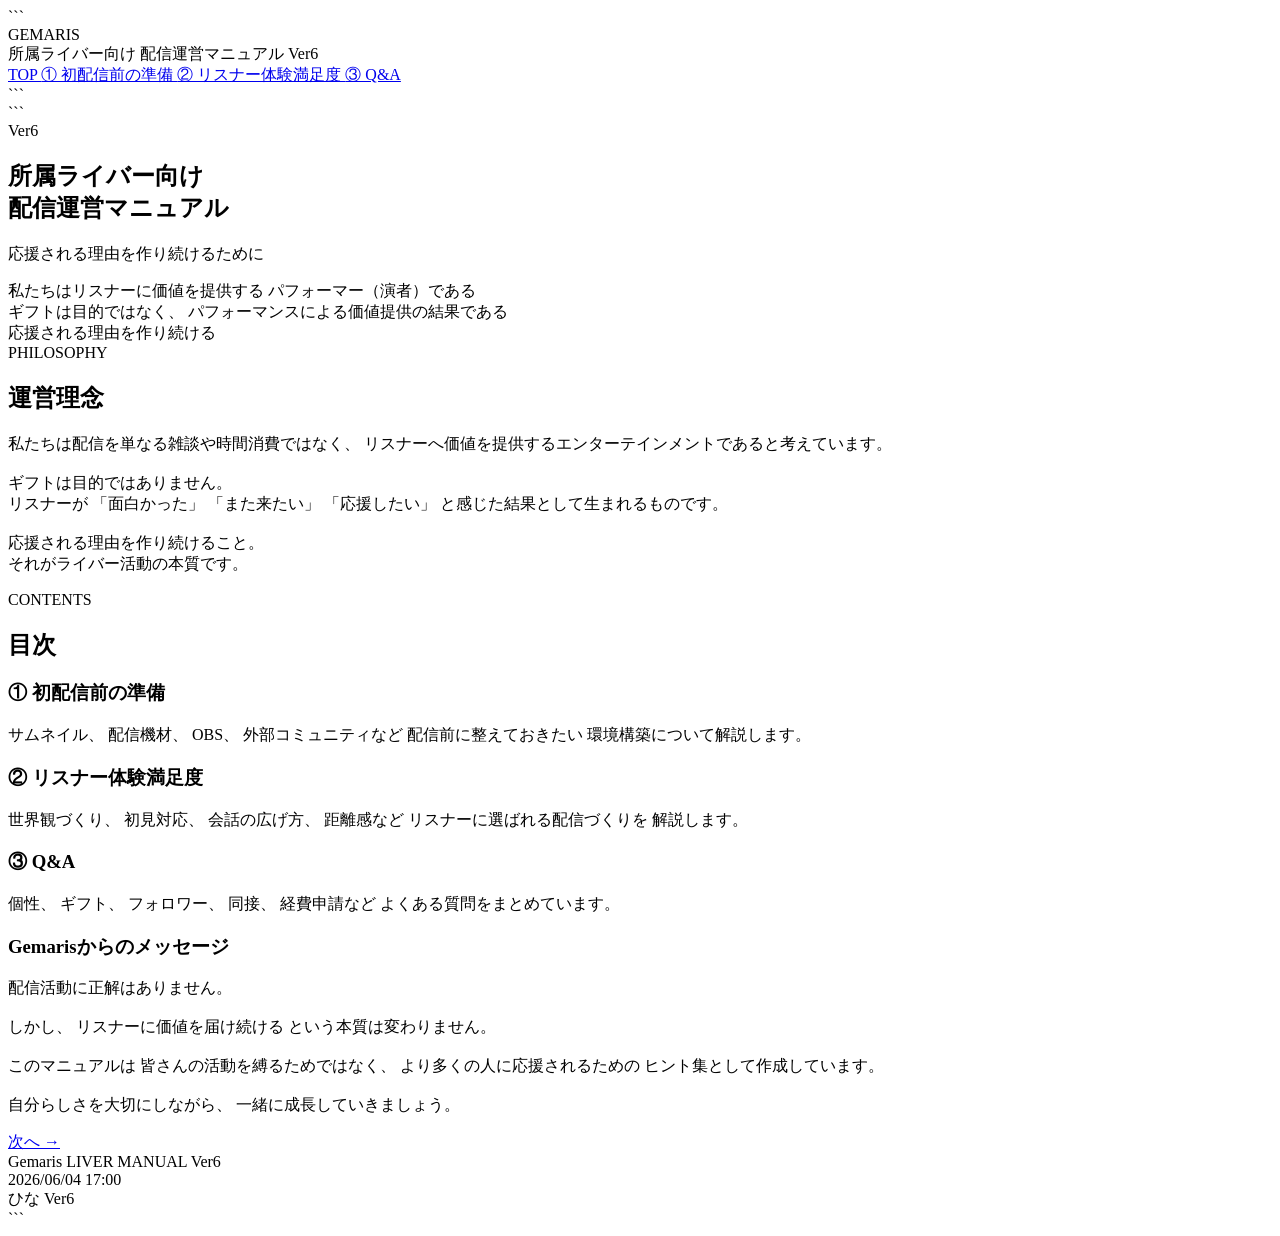
==== index.html @ 8c629d69 "Update index.html" ====
<!DOCTYPE html>

<html lang="ja">
<head>
<meta charset="UTF-8">
<meta name="viewport" content="width=device-width, initial-scale=1.0">

<title>Gemaris 所属ライバー向け 配信運営マニュアル Ver6</title>

<link rel="stylesheet" href="css/style.css">

</head>

<body>

<!-- サイドバー -->

<aside class="sidebar">

```
<div class="logo">
    GEMARIS
</div>

<div class="logo-sub">
    所属ライバー向け 配信運営マニュアル Ver6
</div>

<nav class="nav">

    <a href="index.html">
        TOP
    </a>

    <a href="preparation.html">
        ① 初配信前の準備
    </a>

    <a href="listener-experience.html">
        ② リスナー体験満足度
    </a>

    <a href="qa.html">
        ③ Q&A
    </a>

</nav>
```

</aside>

<!-- メイン -->

<main class="main">

```
<!-- ヒーロー -->

<section class="hero">

    <div>

        <span class="version">
            Ver6
        </span>

        <h1>
            所属ライバー向け<br>
            配信運営マニュアル
        </h1>

        <p>
            応援される理由を作り続けるために
        </p>

        <div class="philosophy">

            <div class="philosophy-card">

                私たちはリスナーに価値を提供する
                パフォーマー（演者）である

            </div>

            <div class="philosophy-card">

                ギフトは目的ではなく、
                パフォーマンスによる価値提供の結果である

            </div>

            <div class="philosophy-card">

                応援される理由を作り続ける

            </div>

        </div>

    </div>

</section>

<!-- 本文 -->

<section class="container">

    <!-- 運営理念 -->

    <div class="section">

        <div class="section-number">
            PHILOSOPHY
        </div>

        <h2 class="section-title">
            運営理念
        </h2>

        <p class="section-description">

            私たちは配信を単なる雑談や時間消費ではなく、
            リスナーへ価値を提供するエンターテインメントであると考えています。

            <br><br>

            ギフトは目的ではありません。

            <br>

            リスナーが

            「面白かった」
            「また来たい」
            「応援したい」

            と感じた結果として生まれるものです。

            <br><br>

            応援される理由を作り続けること。

            <br>

            それがライバー活動の本質です。

        </p>

    </div>

    <!-- 目次 -->

    <div class="section">

        <div class="section-number">
            CONTENTS
        </div>

        <h2 class="section-title">
            目次
        </h2>

        <div class="card-grid">

            <div class="card">

                <h3>
                    ① 初配信前の準備
                </h3>

                <p>

                    サムネイル、
                    配信機材、
                    OBS、
                    外部コミュニティなど

                    配信前に整えておきたい
                    環境構築について解説します。

                </p>

            </div>

            <div class="card">

                <h3>
                    ② リスナー体験満足度
                </h3>

                <p>

                    世界観づくり、
                    初見対応、
                    会話の広げ方、
                    距離感など

                    リスナーに選ばれる配信づくりを
                    解説します。

                </p>

            </div>

            <div class="card">

                <h3>
                    ③ Q&A
                </h3>

                <p>

                    個性、
                    ギフト、
                    フォロワー、
                    同接、
                    経費申請など

                    よくある質問をまとめています。

                </p>

            </div>

        </div>

    </div>

    <!-- メッセージ -->

    <div class="card">

        <h3>
            Gemarisからのメッセージ
        </h3>

        <p>

            配信活動に正解はありません。

            <br><br>

            しかし、

            リスナーに価値を届け続ける

            という本質は変わりません。

            <br><br>

            このマニュアルは
            皆さんの活動を縛るためではなく、

            より多くの人に応援されるための
            ヒント集として作成しています。

            <br><br>

            自分らしさを大切にしながら、
            一緒に成長していきましょう。

        </p>

    </div>

    <div class="button-group">

        <span></span>

        <a
            href="preparation.html"
            class="btn">

            次へ →

        </a>

    </div>

</section>

<footer class="footer">

    Gemaris LIVER MANUAL Ver6

    <br>

    2026/06/04 17:00

    <br>

    ひな Ver6

</footer>
```

</main>

</body>
</html>
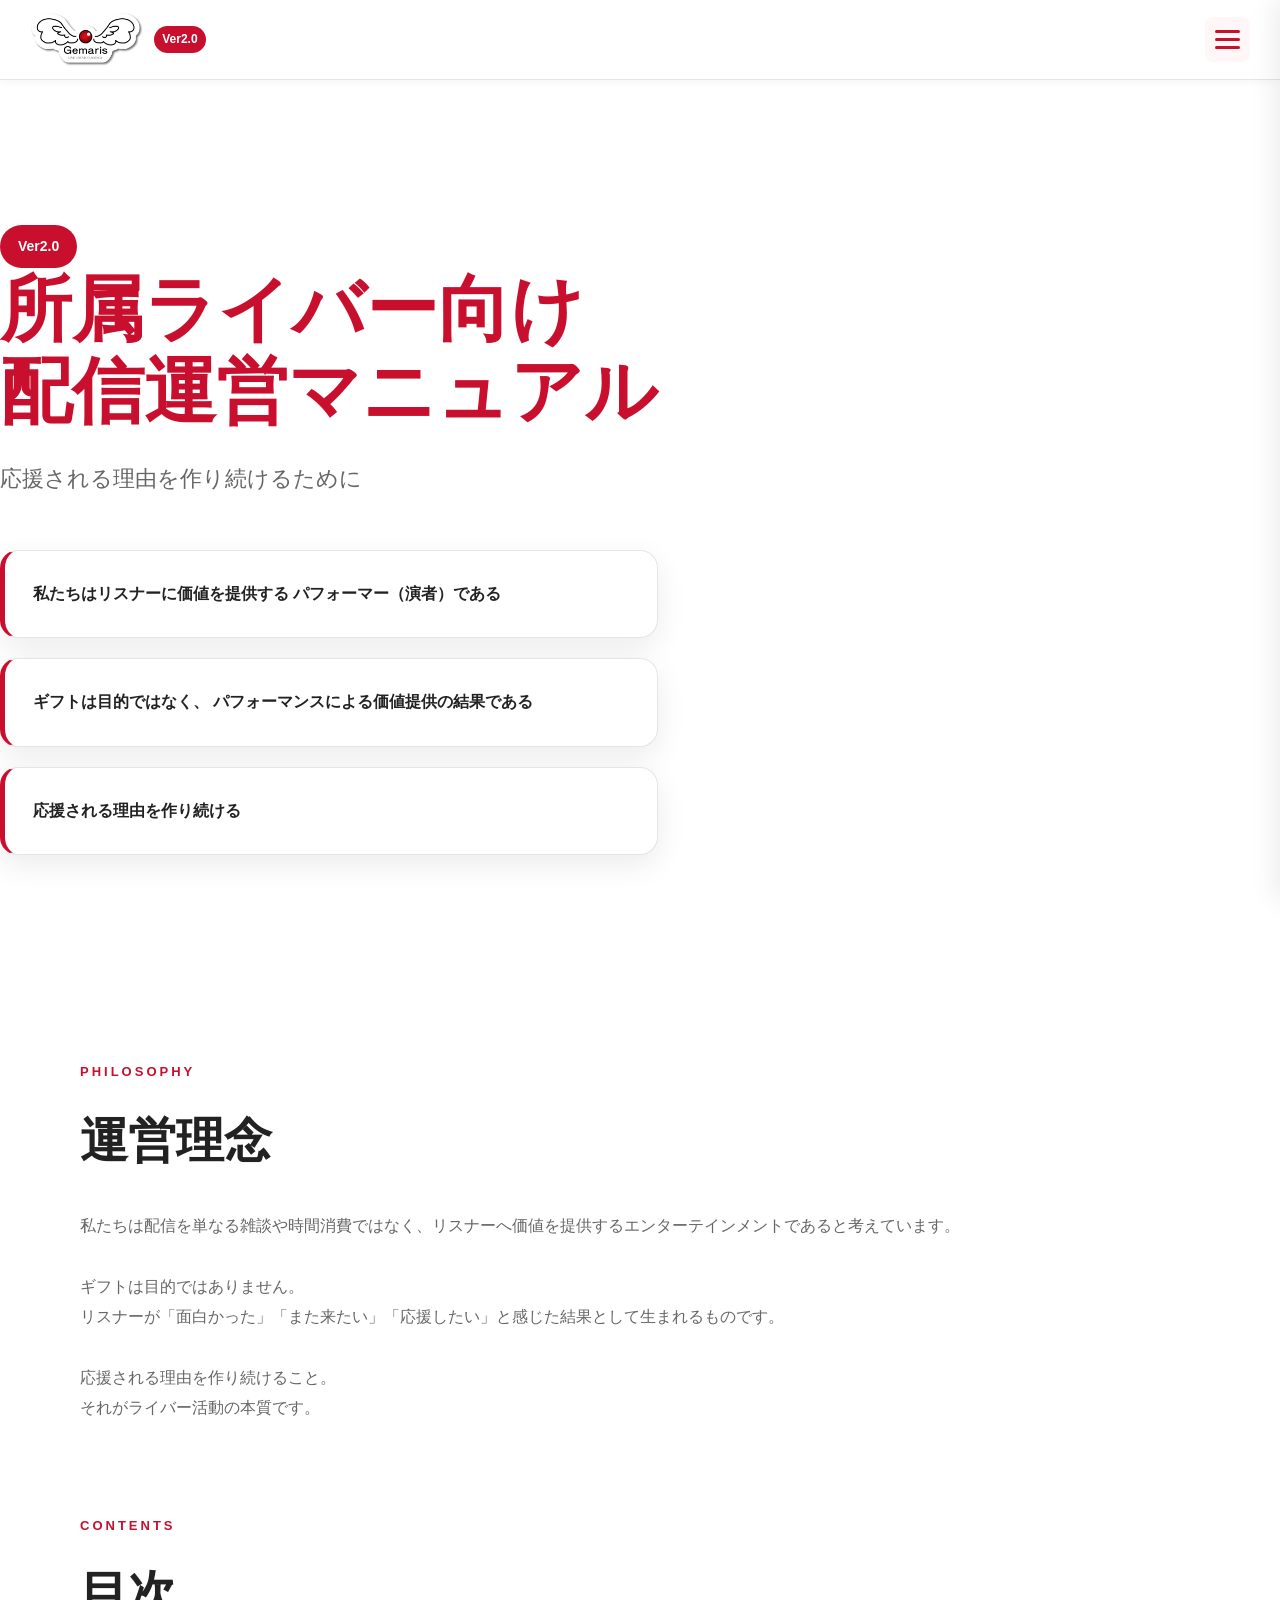
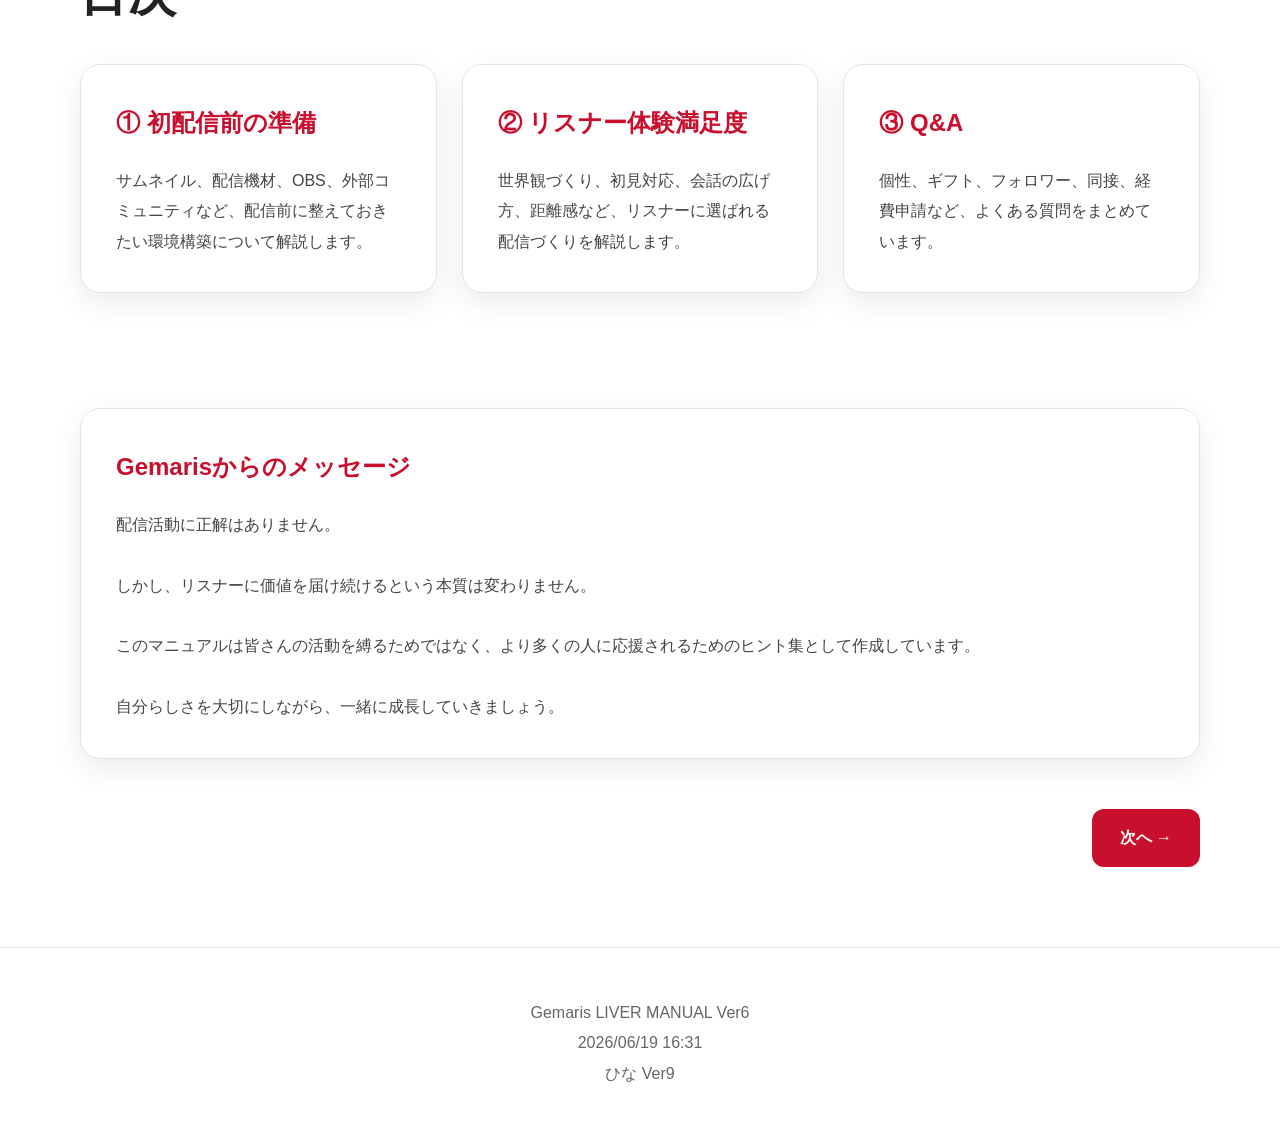
==== commit 06196db7: "Add files via upload" ====
--- a/index.html
+++ b/index.html
@@ -1,300 +1,156 @@
 <!DOCTYPE html>
-
 <html lang="ja">
 <head>
-<meta charset="UTF-8">
-<meta name="viewport" content="width=device-width, initial-scale=1.0">
-
-<title>Gemaris 所属ライバー向け 配信運営マニュアル Ver6</title>
-
-<link rel="stylesheet" href="css/style.css">
-
+    <meta charset="UTF-8">
+    <meta name="viewport" content="width=device-width, initial-scale=1.0">
+    <title>Gemaris 所属ライバー向け 配信運営マニュアル Ver2.0</title>
+    
+    <!-- 1本目：共通デザイン -->
+    <link rel="stylesheet" href="css/style.css">
+    
+    <!-- 2本目：このページ専用（共通のコンパクトヘッダー＆レイアウト設定） -->
+    <link rel="stylesheet" href="css/preparation.css">
 </head>
-
 <body>
 
-<!-- サイドバー -->
+<!-- コンパクト上部ヘッダー（全ページ完全共通化！） -->
+<header class="top-header">
+    <div class="header-logo">
+        <img src="images/image(24).png" alt="Gemaris">
+        <span class="header-ver">Ver2.0</span>
+    </div>
 
-<aside class="sidebar">
+    <!-- ハンバーガーメニューの仕掛け -->
+    <input type="checkbox" id="menu-btn-check">
+    <label for="menu-btn-check" class="menu-btn"><span></span></label>
 
-```
-<div class="logo">
-    GEMARIS
-</div>
+    <!-- 折りたたまれるメニュー中身 -->
+    <nav class="nav-menu">
+        <div class="nav-menu-inner">
+            <p class="menu-title">MENU</p>
+            <!-- TOPページがアクティブなので active クラスを付与 -->
+            <a href="index.html" class="active">🏠 TOP</a>
+            <a href="preparation.html">✨ ① 初配信前の準備</a>
+            <a href="listener-experience.html">💝 ② リスナー体験満足度</a>
+            <a href="qa.html">❓ ③ Q&A</a>
+        </div>
+    </nav>
+</header>
 
-<div class="logo-sub">
-    所属ライバー向け 配信運営マニュアル Ver6
-</div>
+<!-- メインコンテンツ（ヘッダー固定用の余白設定を適用） -->
+<main class="main-compact">
 
-<nav class="nav">
+    <!-- ヒーローセクション -->
+    <section class="hero">
+        <div>
+            <span class="version">Ver2.0</span>
+            <h1>
+                所属ライバー向け<br>
+                配信運営マニュアル
+            </h1>
+            <p>応援される理由を作り続けるために</p>
 
-    <a href="index.html">
-        TOP
-    </a>
+            <div class="philosophy">
+                <div class="philosophy-card">
+                    私たちはリスナーに価値を提供する パフォーマー（演者）である
+                </div>
+                <div class="philosophy-card">
+                    ギフトは目的ではなく、 パフォーマンスによる価値提供の結果である
+                </div>
+                <div class="philosophy-card">
+                    応援される理由を作り続ける
+                </div>
+            </div>
+        </div>
+    </section>
 
-    <a href="preparation.html">
-        ① 初配信前の準備
-    </a>
+    <!-- 本文コンテンツエリア -->
+    <section class="container">
 
-    <a href="listener-experience.html">
-        ② リスナー体験満足度
-    </a>
-
-    <a href="qa.html">
-        ③ Q&A
-    </a>
-
-</nav>
-```
-
-</aside>
-
-<!-- メイン -->
-
-<main class="main">
-
-```
-<!-- ヒーロー -->
-
-<section class="hero">
-
-    <div>
-
-        <span class="version">
-            Ver6
-        </span>
-
-        <h1>
-            所属ライバー向け<br>
-            配信運営マニュアル
-        </h1>
-
-        <p>
-            応援される理由を作り続けるために
-        </p>
-
-        <div class="philosophy">
-
-            <div class="philosophy-card">
-
-                私たちはリスナーに価値を提供する
-                パフォーマー（演者）である
-
-            </div>
-
-            <div class="philosophy-card">
-
-                ギフトは目的ではなく、
-                パフォーマンスによる価値提供の結果である
-
-            </div>
-
-            <div class="philosophy-card">
-
-                応援される理由を作り続ける
-
-            </div>
-
+        <!-- 運営理念 -->
+        <div class="section">
+            <div class="section-number">PHILOSOPHY</div>
+            <h2 class="section-title">運営理念</h2>
+            <p class="section-description">
+                私たちは配信を単なる雑談や時間消費ではなく、リスナーへ価値を提供するエンターテインメントであると考えています。
+                <br><br>
+                ギフトは目的ではありません。
+                <br>
+                リスナーが「面白かった」「また来たい」「応援したい」と感じた結果として生まれるものです。
+                <br><br>
+                応援される理由を作り続けること。
+                <br>
+                それがライバー活動の本質です。
+            </p>
         </div>
 
-    </div>
+        <!-- 目次（カード全体をクリックできるようにリンク化したで！） -->
+        <div class="section">
+            <div class="section-number">CONTENTS</div>
+            <h2 class="section-title">目次</h2>
+            
+            <div class="card-grid">
+                <!-- ① 初配信前の準備へのリンク -->
+                <a href="preparation.html" class="card-link" style="text-decoration: none; color: inherit;">
+                    <div class="card">
+                        <h3>① 初配信前の準備</h3>
+                        <p>
+                            サムネイル、配信機材、OBS、外部コミュニティなど、配信前に整えておきたい環境構築について解説します。
+                        </p>
+                    </div>
+                </a>
 
-</section>
+                <!-- ② リスナー体験満足度へのリンク -->
+                <a href="listener-experience.html" class="card-link" style="text-decoration: none; color: inherit;">
+                    <div class="card">
+                        <h3>② リスナー体験満足度</h3>
+                        <p>
+                            世界観づくり、初見対応、会話の広げ方、距離感など、リスナーに選ばれる配信づくりを解説します。
+                        </p>
+                    </div>
+                </a>
 
-<!-- 本文 -->
-
-<section class="container">
-
-    <!-- 運営理念 -->
-
-    <div class="section">
-
-        <div class="section-number">
-            PHILOSOPHY
+                <!-- ③ Q&Aへのリンク -->
+                <a href="qa.html" class="card-link" style="text-decoration: none; color: inherit;">
+                    <div class="card">
+                        <h3>③ Q&A</h3>
+                        <p>
+                            個性、ギフト、フォロワー、同接、経費申請など、よくある質問をまとめています。
+                        </p>
+                    </div>
+                </a>
+            </div>
         </div>
 
-        <h2 class="section-title">
-            運営理念
-        </h2>
-
-        <p class="section-description">
-
-            私たちは配信を単なる雑談や時間消費ではなく、
-            リスナーへ価値を提供するエンターテインメントであると考えています。
-
-            <br><br>
-
-            ギフトは目的ではありません。
-
-            <br>
-
-            リスナーが
-
-            「面白かった」
-            「また来たい」
-            「応援したい」
-
-            と感じた結果として生まれるものです。
-
-            <br><br>
-
-            応援される理由を作り続けること。
-
-            <br>
-
-            それがライバー活動の本質です。
-
-        </p>
-
-    </div>
-
-    <!-- 目次 -->
-
-    <div class="section">
-
-        <div class="section-number">
-            CONTENTS
+        <!-- メッセージ -->
+        <div class="card">
+            <h3>Gemarisからのメッセージ</h3>
+            <p>
+                配信活動に正解はありません。
+                <br><br>
+                しかし、リスナーに価値を届け続けるという本質は変わりません。
+                <br><br>
+                このマニュアルは皆さんの活動を縛るためではなく、より多くの人に応援されるためのヒント集として作成しています。
+                <br><br>
+                自分らしさを大切にしながら、一緒に成長していきましょう。
+            </p>
         </div>
 
-        <h2 class="section-title">
-            目次
-        </h2>
-
-        <div class="card-grid">
-
-            <div class="card">
-
-                <h3>
-                    ① 初配信前の準備
-                </h3>
-
-                <p>
-
-                    サムネイル、
-                    配信機材、
-                    OBS、
-                    外部コミュニティなど
-
-                    配信前に整えておきたい
-                    環境構築について解説します。
-
-                </p>
-
-            </div>
-
-            <div class="card">
-
-                <h3>
-                    ② リスナー体験満足度
-                </h3>
-
-                <p>
-
-                    世界観づくり、
-                    初見対応、
-                    会話の広げ方、
-                    距離感など
-
-                    リスナーに選ばれる配信づくりを
-                    解説します。
-
-                </p>
-
-            </div>
-
-            <div class="card">
-
-                <h3>
-                    ③ Q&A
-                </h3>
-
-                <p>
-
-                    個性、
-                    ギフト、
-                    フォロワー、
-                    同接、
-                    経費申請など
-
-                    よくある質問をまとめています。
-
-                </p>
-
-            </div>
-
+        <!-- ページ移動ボタン -->
+        <div class="button-group">
+            <span></span><!-- 左側の余白維持用 -->
+            <a href="preparation.html" class="btn">次へ →</a>
         </div>
 
-    </div>
+    </section>
 
-    <!-- メッセージ -->
-
-    <div class="card">
-
-        <h3>
-            Gemarisからのメッセージ
-        </h3>
-
-        <p>
-
-            配信活動に正解はありません。
-
-            <br><br>
-
-            しかし、
-
-            リスナーに価値を届け続ける
-
-            という本質は変わりません。
-
-            <br><br>
-
-            このマニュアルは
-            皆さんの活動を縛るためではなく、
-
-            より多くの人に応援されるための
-            ヒント集として作成しています。
-
-            <br><br>
-
-            自分らしさを大切にしながら、
-            一緒に成長していきましょう。
-
-        </p>
-
-    </div>
-
-    <div class="button-group">
-
-        <span></span>
-
-        <a
-            href="preparation.html"
-            class="btn">
-
-            次へ →
-
-        </a>
-
-    </div>
-
-</section>
-
-<footer class="footer">
-
-    Gemaris LIVER MANUAL Ver6
-
-    <br>
-
-    2026/06/04 17:00
-
-    <br>
-
-    ひな Ver6
-
-</footer>
-```
-
+    <!-- フッター -->
+    <footer class="footer">
+        Gemaris LIVER MANUAL Ver6<br>
+        2026/06/19 16:31<br>
+        ひな Ver9
+    </footer>
 </main>
 
 </body>
-</html>
+</html>
--- a/css/style.css
+++ b/css/style.css
@@ -0,0 +1,363 @@
+/* ===================================
+GEMARIS LIVER MANUAL Ver6
+style.css
+=================================== */
+
+:root{
+    --bg:#ffffff;
+    --bg2:#fafafa;
+    --card:#ffffff;
+
+    --accent:#c8102e;
+    --accent-dark:#9f0d25;
+
+    --text:#222222;
+    --sub:#666666;
+
+    --border:#e5e5e5;
+
+    --shadow:0 10px 30px rgba(0,0,0,.08);
+}
+
+*{
+    margin:0;
+    padding:0;
+    box-sizing:border-box;
+}
+
+html{
+    scroll-behavior:smooth;
+}
+
+body{
+    background:var(--bg);
+    color:var(--text);
+    font-family:
+        "Yu Gothic",
+        "Hiragino Sans",
+        sans-serif;
+    line-height:1.9;
+}
+
+/* ======================
+Sidebar
+====================== */
+
+.sidebar{
+    position:fixed;
+    top:0;
+    left:0;
+
+    width:280px;
+    height:100vh;
+
+    background:#ffffff;
+    border-right:1px solid var(--border);
+
+    padding:35px 25px;
+
+    overflow-y:auto;
+    z-index:999;
+}
+
+.logo{
+    width:180px;
+    height:80px;
+    margin:0 auto;
+
+    background-image:url("../images/gemaris-logo.png");
+    background-repeat:no-repeat;
+    background-position:center;
+    background-size:contain;
+
+    font-size:0;
+    line-height:0;
+    color:transparent;
+}
+
+.logo-sub{
+    font-size:12px;
+    color:var(--sub);
+    margin-top:10px;
+    margin-bottom:35px;
+    text-align:center;
+    line-height:1.6;
+}
+
+.nav{
+    display:flex;
+    flex-direction:column;
+    gap:10px;
+}
+
+.nav a{
+    text-decoration:none;
+    color:var(--text);
+    padding:12px 15px;
+    border-radius:12px;
+    transition:.2s;
+    font-size:15px;
+}
+
+.nav a:hover{
+    background:#fff2f4;
+    color:var(--accent);
+}
+
+/* ======================
+Main
+====================== */
+
+.main{
+    margin-left:280px;
+    min-height:100vh;
+}
+
+.container{
+    max-width:1200px;
+    margin:auto;
+    padding:80px 40px;
+}
+
+/* ======================
+Hero
+====================== */
+
+.hero{
+    min-height:100vh;
+    display:flex;
+    align-items:center;
+}
+
+.hero h1{
+    font-size:72px;
+    line-height:1.15;
+    margin-bottom:25px;
+    color:var(--accent);
+}
+
+.hero p{
+    color:var(--sub);
+    font-size:22px;
+}
+
+.version{
+    display:inline-block;
+    margin-top:20px;
+    background:var(--accent);
+    color:#fff;
+    padding:8px 18px;
+    border-radius:999px;
+    font-size:14px;
+    font-weight:bold;
+}
+
+.philosophy{
+    margin-top:50px;
+    display:grid;
+    gap:20px;
+}
+
+.philosophy-card{
+    background:var(--card);
+    border:1px solid var(--border);
+    border-left:5px solid var(--accent);
+    border-radius:18px;
+    padding:28px;
+    box-shadow:var(--shadow);
+    font-weight:600;
+}
+
+/* ======================
+Sections
+====================== */
+
+.section{
+    margin-bottom:90px;
+}
+
+.section-number{
+    color:var(--accent);
+    letter-spacing:3px;
+    font-size:13px;
+    font-weight:bold;
+}
+
+.section-title{
+    margin:10px 0 25px;
+    font-size:48px;
+}
+
+.section-description{
+    color:var(--sub);
+    max-width:900px;
+}
+
+/* ======================
+Cards
+====================== */
+
+.card-grid{
+    display:grid;
+    grid-template-columns:repeat(auto-fit,minmax(280px,1fr));
+    gap:25px;
+}
+
+.card{
+    background:var(--card);
+    border:1px solid var(--border);
+    border-radius:20px;
+    padding:35px;
+    margin-bottom:25px;
+    box-shadow:var(--shadow);
+}
+
+.card h3{
+    color:var(--accent);
+    margin-bottom:20px;
+    font-size:24px;
+}
+
+.card p{
+    color:#444;
+}
+
+/* ======================
+Warning
+====================== */
+
+.warning-card{
+    margin-top:20px;
+    background:#fff7f8;
+    border-left:5px solid var(--accent);
+    border-radius:15px;
+    padding:25px;
+}
+
+.warning-card h3{
+    color:var(--accent);
+    margin-bottom:15px;
+}
+
+.warning-card p{
+    margin-bottom:10px;
+}
+
+/* ======================
+Q&A
+====================== */
+
+details{
+    background:#fff;
+    border:1px solid var(--border);
+    border-radius:18px;
+    margin-bottom:18px;
+    overflow:hidden;
+    box-shadow:var(--shadow);
+}
+
+summary{
+    cursor:pointer;
+    padding:22px;
+    font-size:18px;
+    font-weight:700;
+    list-style:none;
+}
+
+summary::-webkit-details-marker{
+    display:none;
+}
+
+summary:hover{
+    background:#fff6f7;
+}
+
+.answer{
+    padding:0 22px 22px;
+}
+
+/* ======================
+Buttons
+====================== */
+
+.button-group{
+    display:flex;
+    justify-content:space-between;
+    gap:20px;
+    margin-top:50px;
+}
+
+.btn{
+    display:inline-block;
+    text-decoration:none;
+    background:var(--accent);
+    color:#fff;
+    padding:14px 28px;
+    border-radius:12px;
+    font-weight:bold;
+    transition:.2s;
+}
+
+.btn:hover{
+    background:var(--accent-dark);
+}
+
+/* ======================
+Footer
+====================== */
+
+.footer{
+    text-align:center;
+    padding:50px 20px;
+    color:var(--sub);
+    border-top:1px solid var(--border);
+}
+
+/* ======================
+Mobile
+====================== */
+
+@media(max-width:900px){
+
+   .sidebar{
+    position:fixed;
+    top:0;
+    left:0;
+
+    width:280px;
+    height:100vh;
+
+    background:#ffffff;
+    border-right:1px solid var(--border);
+    border-top:6px solid var(--accent);
+
+    padding:35px 25px;
+
+    overflow-y:auto;
+    z-index:999;
+}
+    .main{
+        margin-left:0;
+    }
+
+    .hero{
+        min-height:auto;
+        padding:80px 0;
+    }
+
+    .hero h1{
+        font-size:42px;
+    }
+
+    .section-title{
+        font-size:34px;
+    }
+
+    .container{
+        padding:40px 20px;
+    }
+
+    .button-group{
+        flex-direction:column;
+    }
+}
--- a/css/preparation.css
+++ b/css/preparation.css
@@ -0,0 +1,239 @@
+@charset "UTF-8";
+
+/* ==========================================================================
+   ① 既存のサイドバー・メインの余白をリセットしてコンパクト化
+   ========================================================================== */
+.sidebar {
+    display: none !important; /* 既存のサイドバーを完全に消去 */
+}
+
+.main {
+    margin-left: 0 !important; /* 左の余白を無くして画面いっぱいに */
+}
+
+/* 新しいメインエリアのコンテナ設定 */
+.main-compact {
+    margin-top: 80px; /* 固定ヘッダーの高さ分の余白をあける */
+    width: 100%;
+    min-height: calc(100vh - 80px);
+}
+
+/* ==========================================================================
+   ② コンパクト上部固定ヘッダーのデザイン
+   ========================================================================== */
+.top-header {
+    position: fixed;
+    top: 0;
+    left: 0;
+    width: 100%;
+    height: 80px;
+    background: #ffffff;
+    border-bottom: 1px solid var(--border);
+    box-shadow: 0 2px 10px rgba(0, 0, 0, 0.04);
+    display: flex;
+    justify-content: space-between;
+    align-items: center;
+    padding: 0 30px;
+    box-sizing: border-box;
+    z-index: 1000;
+}
+
+/* ロゴのサイズ調整 */
+.header-logo {
+    display: flex;
+    align-items: center;
+    gap: 10px;
+}
+
+.header-logo img {
+    height: 55px; /* ヘッダーに綺麗に収まる高さに自動縮小 */
+    width: auto;
+}
+
+.header-ver {
+    font-size: 12px;
+    font-weight: bold;
+    background: var(--accent);
+    color: #fff;
+    padding: 2px 8px;
+    border-radius: 999px;
+}
+
+/* ==========================================================================
+   ③ CSSハンバーガーメニューの仕掛け（3本線アニメーション）
+   ========================================================================== */
+/* チェックボックス本体は隠す */
+#menu-btn-check {
+    display: none;
+}
+
+/* 三本線ボタンのエリア */
+.menu-btn {
+    position: relative;
+    display: flex;
+    align-items: center;
+    justify-content: center;
+    width: 45px;
+    height: 45px;
+    cursor: pointer;
+    z-index: 1100;
+    border-radius: 8px;
+    background-color: #fff6f7;
+}
+
+/* 三本線の真ん中の線 */
+.menu-btn span,
+.menu-btn span::before,
+.menu-btn span::after {
+    content: '';
+    display: block;
+    position: absolute;
+    width: 25px;
+    height: 3px;
+    background-color: var(--accent); /* 弊社の赤色 */
+    border-radius: 3px;
+    transition: all 0.3s ease;
+}
+
+/* 上下の線の一 */
+.menu-btn span::before { top: -8px; }
+.menu-btn span::after { top: 8px; }
+
+/* ボタンがクリック（チェック）されたら三本線を「×」に変形 */
+#menu-btn-check:checked ~ .menu-btn span {
+    background-color: transparent; /* 真ん中の線を消す */
+}
+#menu-btn-check:checked ~ .menu-btn span::before {
+    transform: rotate(45deg);
+    top: 0;
+}
+#menu-btn-check:checked ~ .menu-btn span::after {
+    transform: rotate(-45deg);
+    top: 0;
+}
+
+/* ==========================================================================
+   ④ ドロワーメニュー（右からスライドして出てくるメニュー画面）
+   ========================================================================== */
+.nav-menu {
+    position: fixed;
+    top: 0;
+    right: -300px; /* 最初は画面の右外に隠しておく */
+    width: 300px;
+    height: 100vh;
+    background: rgba(255, 255, 255, 0.98);
+    box-shadow: -5px 0 25px rgba(0,0,0,0.08);
+    border-left: 1px solid var(--border);
+    transition: all 0.3s ease;
+    z-index: 1050;
+    padding: 100px 30px 30px 30px;
+    box-sizing: border-box;
+}
+
+.nav-menu-inner {
+    display: flex;
+    flex-direction: column;
+    gap: 15px;
+}
+
+.menu-title {
+    font-size: 12px;
+    font-weight: bold;
+    color: var(--sub);
+    letter-spacing: 1px;
+    margin-bottom: 10px;
+    border-bottom: 2px solid var(--border);
+    padding-bottom: 5px;
+}
+
+/* メニュー内のリンク装飾 */
+.nav-menu a {
+    text-decoration: none;
+    color: var(--text);
+    padding: 14px 20px;
+    border-radius: 12px;
+    font-weight: bold;
+    font-size: 15px;
+    background: #fafafa;
+    border: 1px solid var(--border);
+    transition: all 0.2s;
+}
+
+.nav-menu a:hover {
+    background: #fff2f4;
+    color: var(--accent);
+    transform: translateX(-3px);
+}
+
+/* アクティブなページの目立たせ（赤背景） */
+.nav-menu a.active {
+    background: var(--accent) !important;
+    color: #ffffff !important;
+    border-color: var(--accent) !important;
+    box-shadow: 0 4px 12px rgba(200, 16, 46, 0.2);
+}
+
+/* チェックが入ったらメニューを画面内にスライドインさせる */
+#menu-btn-check:checked ~ .nav-menu {
+    right: 0;
+}
+
+/* ==========================================================================
+   ⑤ イラストマニュアル本体のギャラリー設定
+   ========================================================================== */
+.manual-gallery {
+    display: flex;
+    flex-direction: column;
+    gap: 30px;
+    width: 100%;
+    max-width: 800px;
+    margin: 0 auto;
+}
+
+.manual-image-wrapper {
+    background: var(--card);
+    border: 1px solid var(--border);
+    border-radius: 20px;
+    box-shadow: var(--shadow);
+    overflow: hidden;
+    line-height: 0;
+    transition: transform 0.2s ease, box-shadow 0.2s ease;
+}
+
+.manual-image-wrapper:hover {
+    transform: translateY(-3px);
+    box-shadow: 0 15px 35px rgba(0, 0, 0, 0.12);
+}
+
+.manual-image-wrapper img {
+    width: 100%;
+    height: auto;
+    display: block;
+}
+
+/* タブレット・スマホ用の微調整 */
+@media (max-width: 900px) {
+    .top-header {
+        padding: 0 15px;
+        height: 70px;
+    }
+    .header-logo img {
+        height: 45px;
+    }
+    .main-compact {
+        margin-top: 70px;
+    }
+    .manual-gallery {
+        gap: 15px;
+    }
+    .manual-image-wrapper {
+        border-radius: 12px;
+    }
+    .nav-menu {
+        width: 100%; /* スマホの時はメニューを全画面にする */
+        right: -100%;
+    }
+    #menu-btn-check:checked ~ .nav-menu {
+        right: 0;
+    }
+}
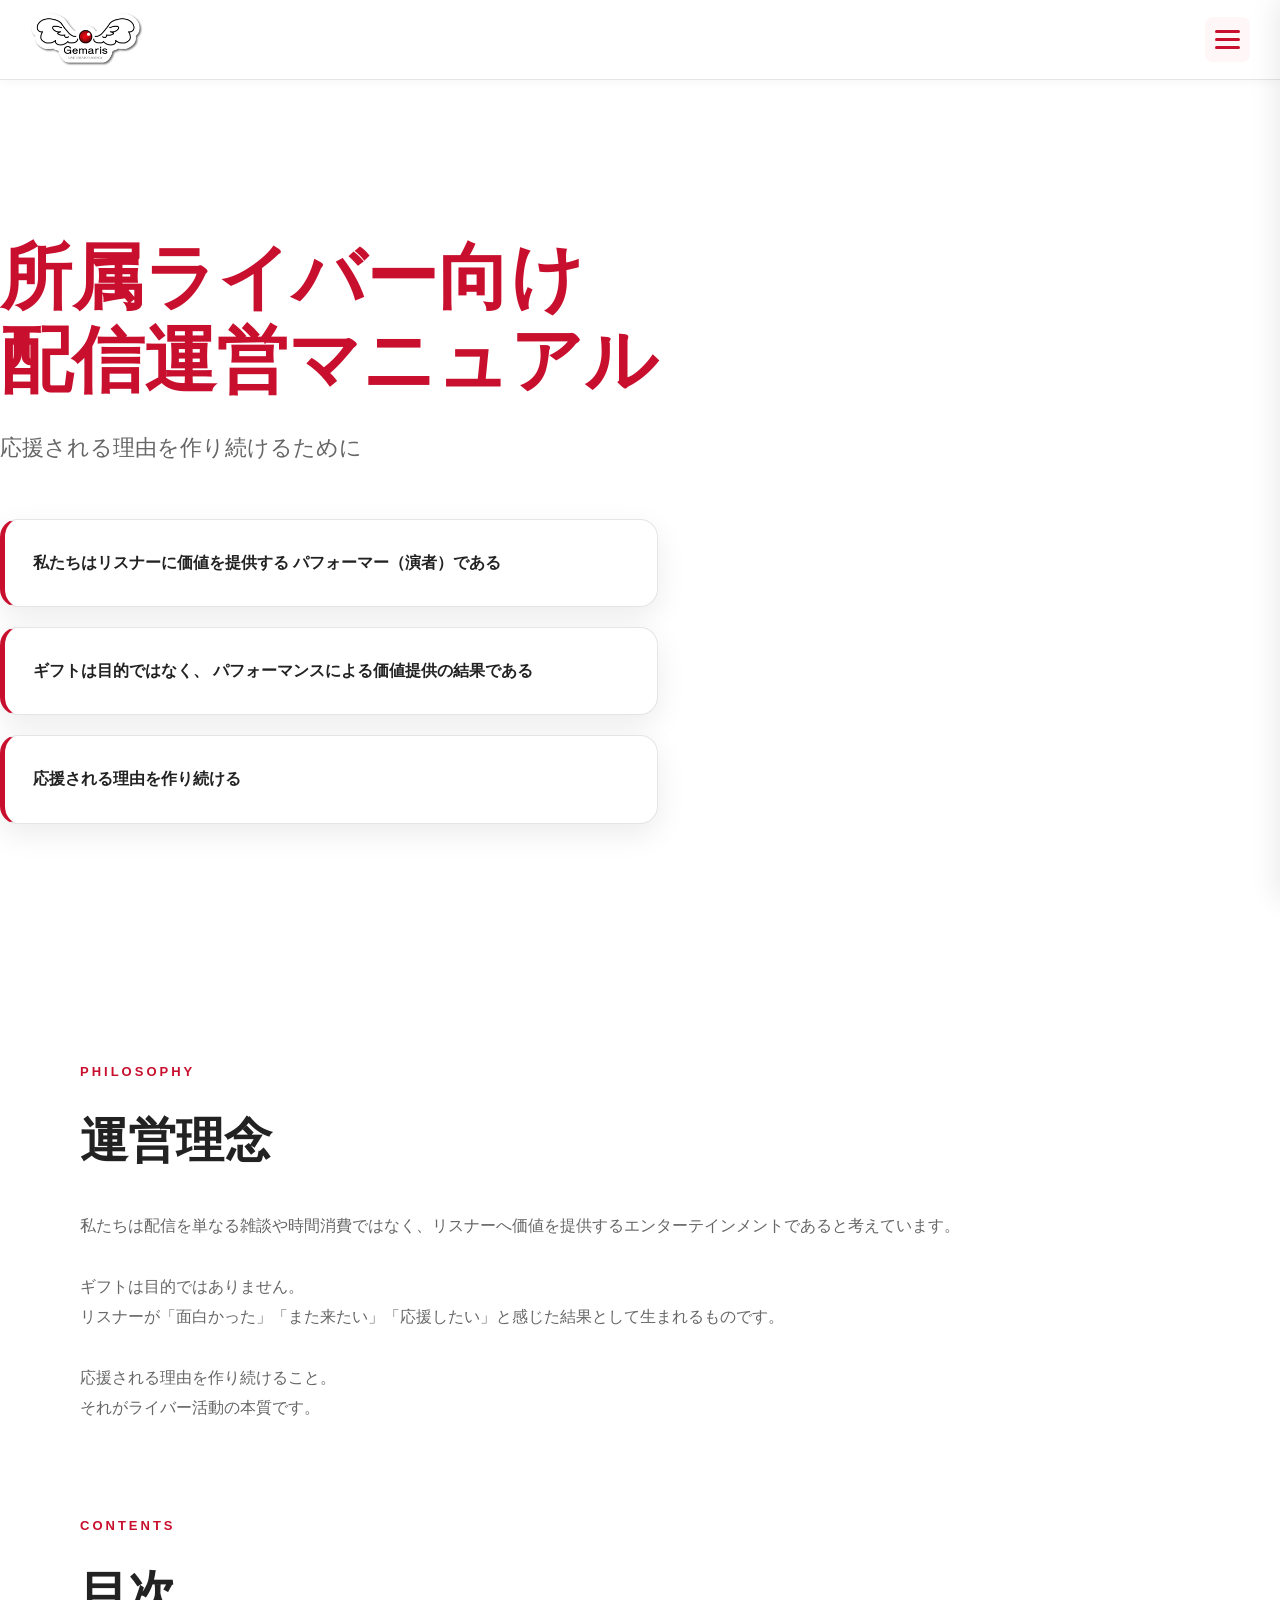
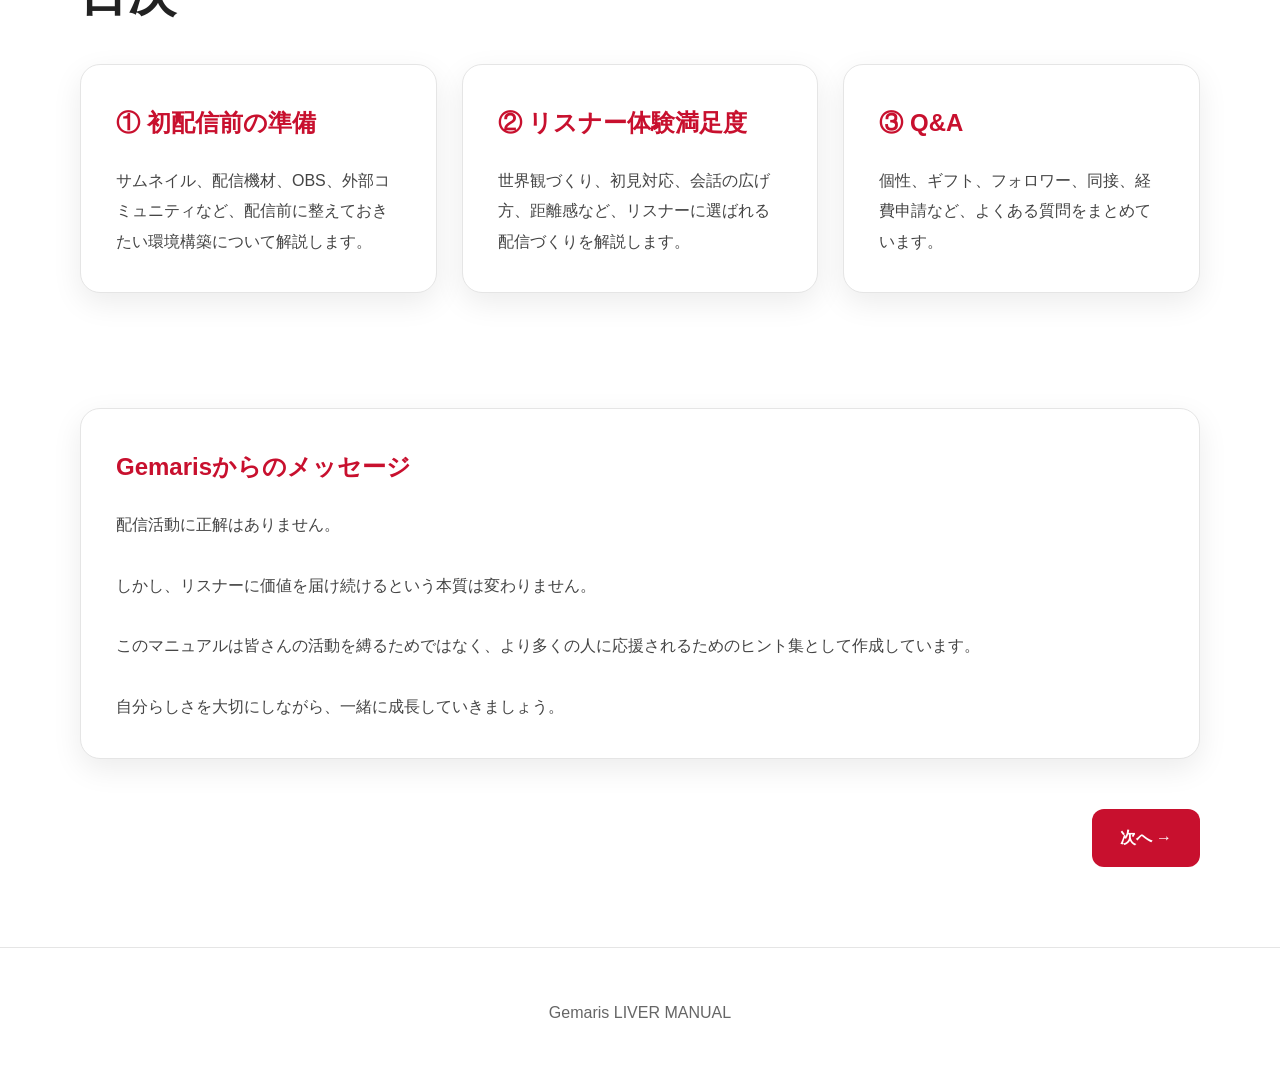
==== commit 596d9185: "Add files via upload" ====
--- a/index.html
+++ b/index.html
@@ -3,7 +3,7 @@
 <head>
     <meta charset="UTF-8">
     <meta name="viewport" content="width=device-width, initial-scale=1.0">
-    <title>Gemaris 所属ライバー向け 配信運営マニュアル Ver2.0</title>
+    <title>Gemaris 所属ライバー向け 配信運営マニュアル </title>
     
     <!-- 1本目：共通デザイン -->
     <link rel="stylesheet" href="css/style.css">
@@ -17,7 +17,6 @@
 <header class="top-header">
     <div class="header-logo">
         <img src="images/image(24).png" alt="Gemaris">
-        <span class="header-ver">Ver2.0</span>
     </div>
 
     <!-- ハンバーガーメニューの仕掛け -->
@@ -29,10 +28,10 @@
         <div class="nav-menu-inner">
             <p class="menu-title">MENU</p>
             <!-- TOPページがアクティブなので active クラスを付与 -->
-            <a href="index.html" class="active">🏠 TOP</a>
-            <a href="preparation.html">✨ ① 初配信前の準備</a>
-            <a href="listener-experience.html">💝 ② リスナー体験満足度</a>
-            <a href="qa.html">❓ ③ Q&A</a>
+            <a href="index.html" class="active">TOP</a>
+            <a href="preparation.html">① 初配信前の準備</a>
+            <a href="listener-experience.html">② リスナー体験満足度</a>
+            <a href="qa.html">③ Q&A</a>
         </div>
     </nav>
 </header>
@@ -43,7 +42,6 @@
     <!-- ヒーローセクション -->
     <section class="hero">
         <div>
-            <span class="version">Ver2.0</span>
             <h1>
                 所属ライバー向け<br>
                 配信運営マニュアル
@@ -146,9 +144,7 @@
 
     <!-- フッター -->
     <footer class="footer">
-        Gemaris LIVER MANUAL Ver6<br>
-        2026/06/19 16:31<br>
-        ひな Ver9
+        Gemaris LIVER MANUAL
     </footer>
 </main>
 
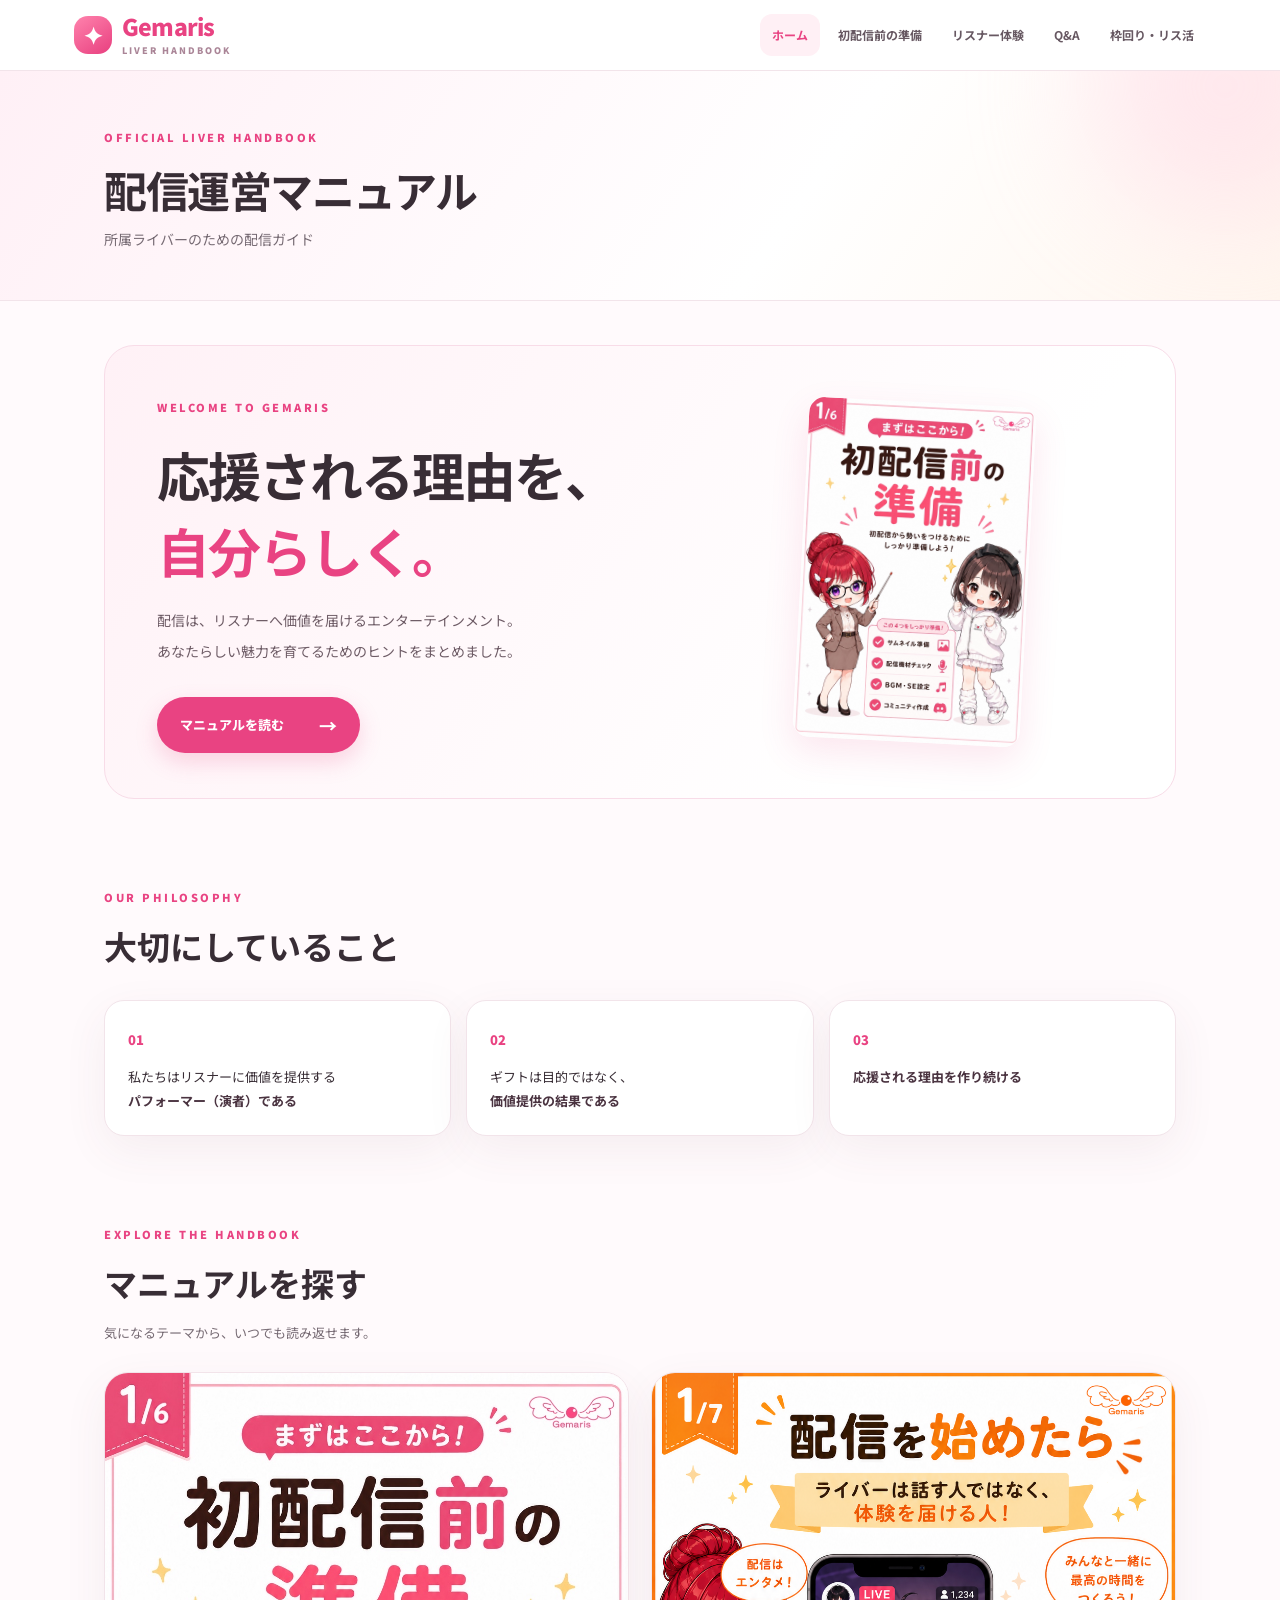
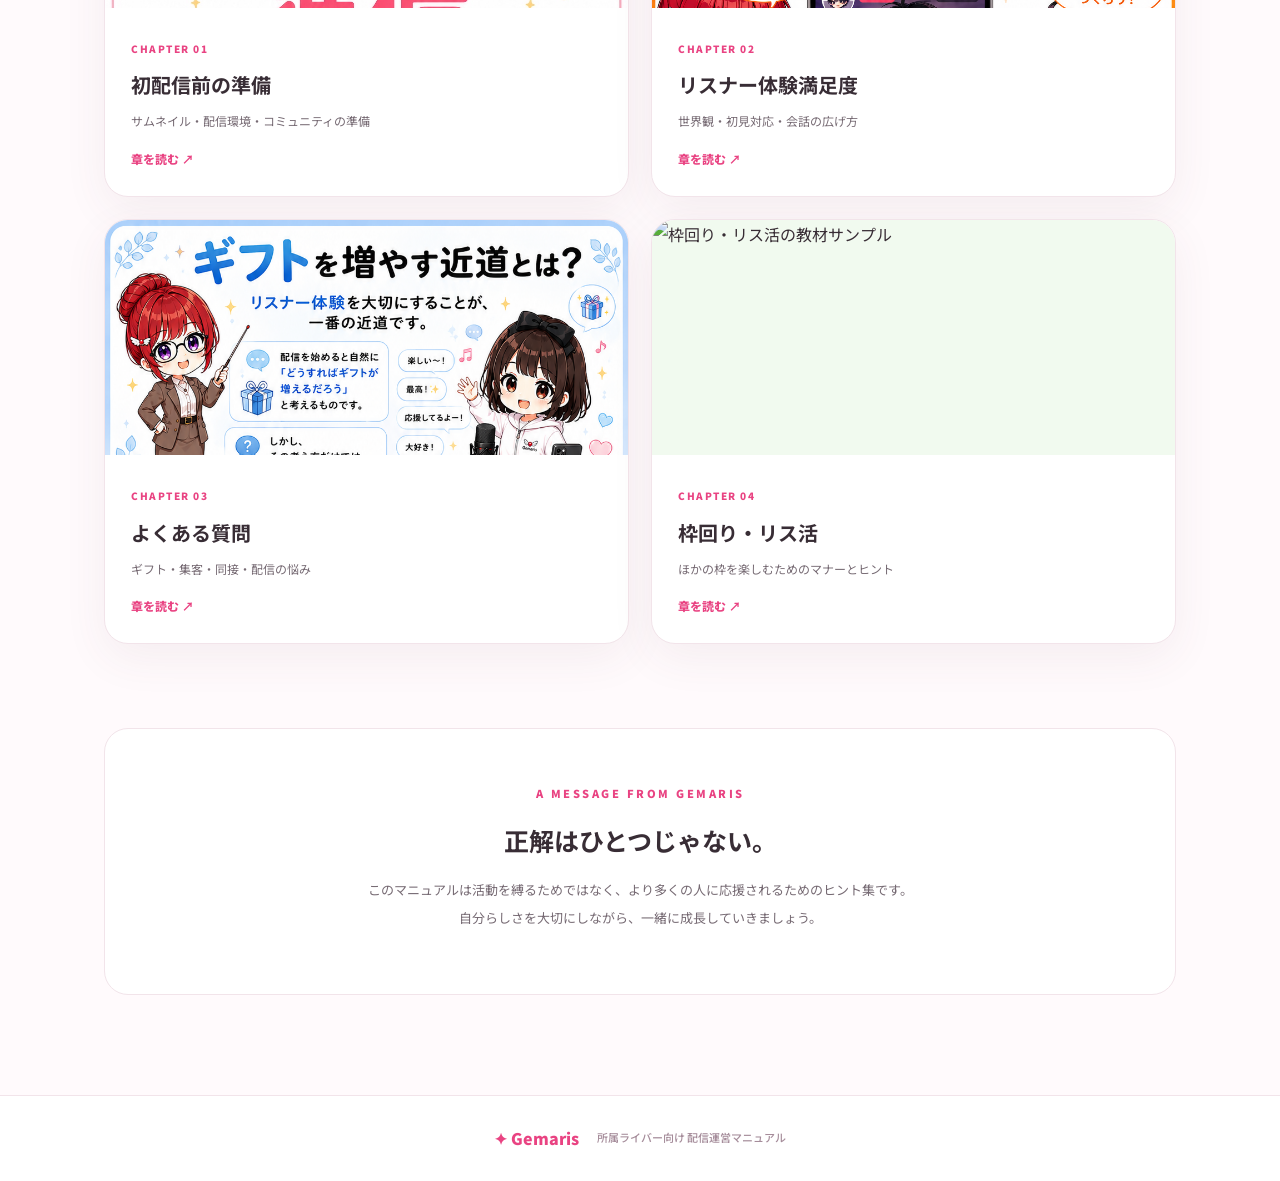
==== commit f1431c01: "Add files via upload" ====
--- a/index.html
+++ b/index.html
@@ -1,152 +1 @@
-<!DOCTYPE html>
-<html lang="ja">
-<head>
-    <meta charset="UTF-8">
-    <meta name="viewport" content="width=device-width, initial-scale=1.0">
-    <title>Gemaris 所属ライバー向け 配信運営マニュアル </title>
-    
-    <!-- 1本目：共通デザイン -->
-    <link rel="stylesheet" href="css/style.css">
-    
-    <!-- 2本目：このページ専用（共通のコンパクトヘッダー＆レイアウト設定） -->
-    <link rel="stylesheet" href="css/preparation.css">
-</head>
-<body>
-
-<!-- コンパクト上部ヘッダー（全ページ完全共通化！） -->
-<header class="top-header">
-    <div class="header-logo">
-        <img src="images/image(24).png" alt="Gemaris">
-    </div>
-
-    <!-- ハンバーガーメニューの仕掛け -->
-    <input type="checkbox" id="menu-btn-check">
-    <label for="menu-btn-check" class="menu-btn"><span></span></label>
-
-    <!-- 折りたたまれるメニュー中身 -->
-    <nav class="nav-menu">
-        <div class="nav-menu-inner">
-            <p class="menu-title">MENU</p>
-            <!-- TOPページがアクティブなので active クラスを付与 -->
-            <a href="index.html" class="active">TOP</a>
-            <a href="preparation.html">① 初配信前の準備</a>
-            <a href="listener-experience.html">② リスナー体験満足度</a>
-            <a href="qa.html">③ Q&A</a>
-        </div>
-    </nav>
-</header>
-
-<!-- メインコンテンツ（ヘッダー固定用の余白設定を適用） -->
-<main class="main-compact">
-
-    <!-- ヒーローセクション -->
-    <section class="hero">
-        <div>
-            <h1>
-                所属ライバー向け<br>
-                配信運営マニュアル
-            </h1>
-            <p>応援される理由を作り続けるために</p>
-
-            <div class="philosophy">
-                <div class="philosophy-card">
-                    私たちはリスナーに価値を提供する パフォーマー（演者）である
-                </div>
-                <div class="philosophy-card">
-                    ギフトは目的ではなく、 パフォーマンスによる価値提供の結果である
-                </div>
-                <div class="philosophy-card">
-                    応援される理由を作り続ける
-                </div>
-            </div>
-        </div>
-    </section>
-
-    <!-- 本文コンテンツエリア -->
-    <section class="container">
-
-        <!-- 運営理念 -->
-        <div class="section">
-            <div class="section-number">PHILOSOPHY</div>
-            <h2 class="section-title">運営理念</h2>
-            <p class="section-description">
-                私たちは配信を単なる雑談や時間消費ではなく、リスナーへ価値を提供するエンターテインメントであると考えています。
-                <br><br>
-                ギフトは目的ではありません。
-                <br>
-                リスナーが「面白かった」「また来たい」「応援したい」と感じた結果として生まれるものです。
-                <br><br>
-                応援される理由を作り続けること。
-                <br>
-                それがライバー活動の本質です。
-            </p>
-        </div>
-
-        <!-- 目次（カード全体をクリックできるようにリンク化したで！） -->
-        <div class="section">
-            <div class="section-number">CONTENTS</div>
-            <h2 class="section-title">目次</h2>
-            
-            <div class="card-grid">
-                <!-- ① 初配信前の準備へのリンク -->
-                <a href="preparation.html" class="card-link" style="text-decoration: none; color: inherit;">
-                    <div class="card">
-                        <h3>① 初配信前の準備</h3>
-                        <p>
-                            サムネイル、配信機材、OBS、外部コミュニティなど、配信前に整えておきたい環境構築について解説します。
-                        </p>
-                    </div>
-                </a>
-
-                <!-- ② リスナー体験満足度へのリンク -->
-                <a href="listener-experience.html" class="card-link" style="text-decoration: none; color: inherit;">
-                    <div class="card">
-                        <h3>② リスナー体験満足度</h3>
-                        <p>
-                            世界観づくり、初見対応、会話の広げ方、距離感など、リスナーに選ばれる配信づくりを解説します。
-                        </p>
-                    </div>
-                </a>
-
-                <!-- ③ Q&Aへのリンク -->
-                <a href="qa.html" class="card-link" style="text-decoration: none; color: inherit;">
-                    <div class="card">
-                        <h3>③ Q&A</h3>
-                        <p>
-                            個性、ギフト、フォロワー、同接、経費申請など、よくある質問をまとめています。
-                        </p>
-                    </div>
-                </a>
-            </div>
-        </div>
-
-        <!-- メッセージ -->
-        <div class="card">
-            <h3>Gemarisからのメッセージ</h3>
-            <p>
-                配信活動に正解はありません。
-                <br><br>
-                しかし、リスナーに価値を届け続けるという本質は変わりません。
-                <br><br>
-                このマニュアルは皆さんの活動を縛るためではなく、より多くの人に応援されるためのヒント集として作成しています。
-                <br><br>
-                自分らしさを大切にしながら、一緒に成長していきましょう。
-            </p>
-        </div>
-
-        <!-- ページ移動ボタン -->
-        <div class="button-group">
-            <span></span><!-- 左側の余白維持用 -->
-            <a href="preparation.html" class="btn">次へ →</a>
-        </div>
-
-    </section>
-
-    <!-- フッター -->
-    <footer class="footer">
-        Gemaris LIVER MANUAL
-    </footer>
-</main>
-
-</body>
-</html>+<!doctype html><html lang="ja"><head><meta charset="utf-8"><meta name="viewport" content="width=device-width,initial-scale=1"><meta name="theme-color" content="#fffafc"><title>配信運営マニュアル | Gemaris ライバーマニュアル</title><link rel="stylesheet" href="css/style.css"></head><body><header class="header"><div class="header-inner"><a class="brand" href="index.html"><span class="brand-symbol">✦</span><span>Gemaris<small>LIVER HANDBOOK</small></span></a><button class="menu-button" aria-label="メニューを開く" aria-expanded="false" aria-controls="site-nav"><span></span><span></span><span></span></button><nav id="site-nav" class="nav"><a href="index.html" class="current">ホーム</a><a href="preparation.html" class="">初配信前の準備</a><a href="listener-experience.html" class="">リスナー体験</a><a href="qa.html" class="">Q&A</a><a href="listener-activity.html" class="">枠回り・リス活</a></nav></div></header><main><section class="page-head"><div class="page-head-inner"><span class="eyebrow">OFFICIAL LIVER HANDBOOK</span><h1>配信運営マニュアル</h1><p>所属ライバーのための配信ガイド</p></div><div class="head-glow"></div></section><div class="content"><section class="welcome"><div class="welcome-text"><span class="eyebrow">WELCOME TO GEMARIS</span><h2>応援される理由を、<br><em>自分らしく。</em></h2><p>配信は、リスナーへ価値を届けるエンターテインメント。<br>あなたらしい魅力を育てるためのヒントをまとめました。</p><a class="primary-link" href="preparation.html">マニュアルを読む <span>→</span></a></div><div class="welcome-art"><img src="images/liverdebut01.png" alt="初配信前の準備のイラスト"></div></section><section class="intro-section"><div class="section-heading"><span class="eyebrow">OUR PHILOSOPHY</span><h2>大切にしていること</h2></div><div class="principles"><div><span>01</span><p>私たちはリスナーに価値を提供する<br><strong>パフォーマー（演者）である</strong></p></div><div><span>02</span><p>ギフトは目的ではなく、<br><strong>価値提供の結果である</strong></p></div><div><span>03</span><p><strong>応援される理由を作り続ける</strong></p></div></div></section><section class="chapters"><div class="section-heading"><span class="eyebrow">EXPLORE THE HANDBOOK</span><h2>マニュアルを探す</h2><p>気になるテーマから、いつでも読み返せます。</p></div><div class="chapter-grid"><a class="chapter-card pink" href="preparation.html"><div class="chapter-image"><img src="images/liverdebut01.png" alt="初配信前の準備の教材サンプル" loading="lazy"></div><div class="chapter-info"><span class="chapter-number">CHAPTER 01</span><h3>初配信前の準備</h3><p>サムネイル・配信環境・コミュニティの準備</p><span class="chapter-arrow">章を読む ↗</span></div></a><a class="chapter-card orange" href="listener-experience.html"><div class="chapter-image"><img src="images/listener01.png" alt="リスナー体験満足度の教材サンプル" loading="lazy"></div><div class="chapter-info"><span class="chapter-number">CHAPTER 02</span><h3>リスナー体験満足度</h3><p>世界観・初見対応・会話の広げ方</p><span class="chapter-arrow">章を読む ↗</span></div></a><a class="chapter-card blue" href="qa.html"><div class="chapter-image"><img src="images/qa01.png" alt="よくある質問の教材サンプル" loading="lazy"></div><div class="chapter-info"><span class="chapter-number">CHAPTER 03</span><h3>よくある質問</h3><p>ギフト・集客・同接・配信の悩み</p><span class="chapter-arrow">章を読む ↗</span></div></a><a class="chapter-card green" href="listener-activity.html"><div class="chapter-image"><img src="images/risukatu1.png" alt="枠回り・リス活の教材サンプル" loading="lazy"></div><div class="chapter-info"><span class="chapter-number">CHAPTER 04</span><h3>枠回り・リス活</h3><p>ほかの枠を楽しむためのマナーとヒント</p><span class="chapter-arrow">章を読む ↗</span></div></a></div></section><section class="closing"><span class="eyebrow">A MESSAGE FROM GEMARIS</span><h2>正解はひとつじゃない。</h2><p>このマニュアルは活動を縛るためではなく、より多くの人に応援されるためのヒント集です。<br>自分らしさを大切にしながら、一緒に成長していきましょう。</p></section></div></main><footer class="footer"><span>✦ Gemaris</span><small>所属ライバー向け 配信運営マニュアル</small></footer><dialog id="lightbox" class="lightbox" aria-label="画像を拡大表示"><button class="close-lightbox" aria-label="閉じる">×</button><img alt=""><p>タップまたはEscキーで閉じる</p></dialog><script src="js/site.js" defer></script></body></html>
--- a/css/style.css
+++ b/css/style.css
@@ -1,363 +1,2 @@
-/* ===================================
-GEMARIS LIVER MANUAL Ver6
-style.css
-=================================== */
-
-:root{
-    --bg:#ffffff;
-    --bg2:#fafafa;
-    --card:#ffffff;
-
-    --accent:#c8102e;
-    --accent-dark:#9f0d25;
-
-    --text:#222222;
-    --sub:#666666;
-
-    --border:#e5e5e5;
-
-    --shadow:0 10px 30px rgba(0,0,0,.08);
-}
-
-*{
-    margin:0;
-    padding:0;
-    box-sizing:border-box;
-}
-
-html{
-    scroll-behavior:smooth;
-}
-
-body{
-    background:var(--bg);
-    color:var(--text);
-    font-family:
-        "Yu Gothic",
-        "Hiragino Sans",
-        sans-serif;
-    line-height:1.9;
-}
-
-/* ======================
-Sidebar
-====================== */
-
-.sidebar{
-    position:fixed;
-    top:0;
-    left:0;
-
-    width:280px;
-    height:100vh;
-
-    background:#ffffff;
-    border-right:1px solid var(--border);
-
-    padding:35px 25px;
-
-    overflow-y:auto;
-    z-index:999;
-}
-
-.logo{
-    width:180px;
-    height:80px;
-    margin:0 auto;
-
-    background-image:url("../images/gemaris-logo.png");
-    background-repeat:no-repeat;
-    background-position:center;
-    background-size:contain;
-
-    font-size:0;
-    line-height:0;
-    color:transparent;
-}
-
-.logo-sub{
-    font-size:12px;
-    color:var(--sub);
-    margin-top:10px;
-    margin-bottom:35px;
-    text-align:center;
-    line-height:1.6;
-}
-
-.nav{
-    display:flex;
-    flex-direction:column;
-    gap:10px;
-}
-
-.nav a{
-    text-decoration:none;
-    color:var(--text);
-    padding:12px 15px;
-    border-radius:12px;
-    transition:.2s;
-    font-size:15px;
-}
-
-.nav a:hover{
-    background:#fff2f4;
-    color:var(--accent);
-}
-
-/* ======================
-Main
-====================== */
-
-.main{
-    margin-left:280px;
-    min-height:100vh;
-}
-
-.container{
-    max-width:1200px;
-    margin:auto;
-    padding:80px 40px;
-}
-
-/* ======================
-Hero
-====================== */
-
-.hero{
-    min-height:100vh;
-    display:flex;
-    align-items:center;
-}
-
-.hero h1{
-    font-size:72px;
-    line-height:1.15;
-    margin-bottom:25px;
-    color:var(--accent);
-}
-
-.hero p{
-    color:var(--sub);
-    font-size:22px;
-}
-
-.version{
-    display:inline-block;
-    margin-top:20px;
-    background:var(--accent);
-    color:#fff;
-    padding:8px 18px;
-    border-radius:999px;
-    font-size:14px;
-    font-weight:bold;
-}
-
-.philosophy{
-    margin-top:50px;
-    display:grid;
-    gap:20px;
-}
-
-.philosophy-card{
-    background:var(--card);
-    border:1px solid var(--border);
-    border-left:5px solid var(--accent);
-    border-radius:18px;
-    padding:28px;
-    box-shadow:var(--shadow);
-    font-weight:600;
-}
-
-/* ======================
-Sections
-====================== */
-
-.section{
-    margin-bottom:90px;
-}
-
-.section-number{
-    color:var(--accent);
-    letter-spacing:3px;
-    font-size:13px;
-    font-weight:bold;
-}
-
-.section-title{
-    margin:10px 0 25px;
-    font-size:48px;
-}
-
-.section-description{
-    color:var(--sub);
-    max-width:900px;
-}
-
-/* ======================
-Cards
-====================== */
-
-.card-grid{
-    display:grid;
-    grid-template-columns:repeat(auto-fit,minmax(280px,1fr));
-    gap:25px;
-}
-
-.card{
-    background:var(--card);
-    border:1px solid var(--border);
-    border-radius:20px;
-    padding:35px;
-    margin-bottom:25px;
-    box-shadow:var(--shadow);
-}
-
-.card h3{
-    color:var(--accent);
-    margin-bottom:20px;
-    font-size:24px;
-}
-
-.card p{
-    color:#444;
-}
-
-/* ======================
-Warning
-====================== */
-
-.warning-card{
-    margin-top:20px;
-    background:#fff7f8;
-    border-left:5px solid var(--accent);
-    border-radius:15px;
-    padding:25px;
-}
-
-.warning-card h3{
-    color:var(--accent);
-    margin-bottom:15px;
-}
-
-.warning-card p{
-    margin-bottom:10px;
-}
-
-/* ======================
-Q&A
-====================== */
-
-details{
-    background:#fff;
-    border:1px solid var(--border);
-    border-radius:18px;
-    margin-bottom:18px;
-    overflow:hidden;
-    box-shadow:var(--shadow);
-}
-
-summary{
-    cursor:pointer;
-    padding:22px;
-    font-size:18px;
-    font-weight:700;
-    list-style:none;
-}
-
-summary::-webkit-details-marker{
-    display:none;
-}
-
-summary:hover{
-    background:#fff6f7;
-}
-
-.answer{
-    padding:0 22px 22px;
-}
-
-/* ======================
-Buttons
-====================== */
-
-.button-group{
-    display:flex;
-    justify-content:space-between;
-    gap:20px;
-    margin-top:50px;
-}
-
-.btn{
-    display:inline-block;
-    text-decoration:none;
-    background:var(--accent);
-    color:#fff;
-    padding:14px 28px;
-    border-radius:12px;
-    font-weight:bold;
-    transition:.2s;
-}
-
-.btn:hover{
-    background:var(--accent-dark);
-}
-
-/* ======================
-Footer
-====================== */
-
-.footer{
-    text-align:center;
-    padding:50px 20px;
-    color:var(--sub);
-    border-top:1px solid var(--border);
-}
-
-/* ======================
-Mobile
-====================== */
-
-@media(max-width:900px){
-
-   .sidebar{
-    position:fixed;
-    top:0;
-    left:0;
-
-    width:280px;
-    height:100vh;
-
-    background:#ffffff;
-    border-right:1px solid var(--border);
-    border-top:6px solid var(--accent);
-
-    padding:35px 25px;
-
-    overflow-y:auto;
-    z-index:999;
-}
-    .main{
-        margin-left:0;
-    }
-
-    .hero{
-        min-height:auto;
-        padding:80px 0;
-    }
-
-    .hero h1{
-        font-size:42px;
-    }
-
-    .section-title{
-        font-size:34px;
-    }
-
-    .container{
-        padding:40px 20px;
-    }
-
-    .button-group{
-        flex-direction:column;
-    }
-}
+@import url('https://fonts.googleapis.com/css2?family=Noto+Sans+JP:wght@400;500;600;700;800;900&display=swap');
+:root{--ink:#382d35;--muted:#766a73;--pink:#e94382;--lightpink:#fff0f5;--border:#f2e4ea;--paper:#fff;--bg:#fffafc;--shadow:0 14px 45px rgba(109,53,81,.065)}*{box-sizing:border-box}html{scroll-behavior:smooth}body{margin:0;background:var(--bg);color:var(--ink);font-family:'Noto Sans JP','Yu Gothic',sans-serif;line-height:1.8}a{color:inherit;text-decoration:none}button{font:inherit}.header{position:sticky;top:0;z-index:20;background:rgba(255,255,255,.94);backdrop-filter:blur(16px);border-bottom:1px solid var(--border)}.header-inner{max-width:1180px;margin:auto;padding:14px 24px;display:flex;align-items:center;justify-content:space-between;gap:24px}.brand{display:flex;align-items:center;gap:10px;font-size:23px;font-weight:900;letter-spacing:-.8px;color:var(--pink);line-height:1.1}.brand small{display:block;font-size:9px;letter-spacing:2px;color:#aa8597;margin-top:6px}.brand-symbol{width:38px;height:38px;border-radius:14px;background:linear-gradient(145deg,#ff83ad,#e83f7f);color:white;display:grid;place-items:center;font-size:24px}.nav{display:flex;align-items:center;gap:6px}.nav a{font-size:12px;font-weight:700;padding:10px 12px;border-radius:12px;color:#675862;white-space:nowrap}.nav a:hover,.nav a.current{background:var(--lightpink);color:var(--pink)}.menu-button{display:none}.page-head{position:relative;overflow:hidden;background:linear-gradient(125deg,#fff0f6,#fff 62%,#fff6ee);border-bottom:1px solid var(--border)}.page-head-inner{max-width:1120px;margin:auto;padding:50px 24px 48px;position:relative;z-index:1}.eyebrow{font-size:11px;font-weight:900;letter-spacing:2.5px;color:var(--pink)}.page-head h1{font-size:clamp(27px,4vw,43px);letter-spacing:-1.5px;margin:10px 0 7px;line-height:1.4}.page-head p{margin:0;color:var(--muted);font-size:14px}.head-glow{position:absolute;width:270px;height:270px;border-radius:50%;background:#ffd6e5;filter:blur(60px);opacity:.5;right:-80px;top:-120px}.content{max-width:1120px;margin:auto;padding:44px 24px 100px}.welcome{display:grid;grid-template-columns:1.1fr .9fr;align-items:center;gap:40px;background:linear-gradient(125deg,#fff1f6,#fff 75%);border:1px solid #f8dce8;border-radius:30px;padding:45px 52px;overflow:hidden}.welcome h2{font-size:clamp(29px,4.3vw,53px);line-height:1.45;letter-spacing:-2px;margin:16px 0}.welcome h2 em{font-style:normal;color:var(--pink)}.welcome p{font-size:14px;color:#6e5c66;line-height:2.2}.welcome-art{height:340px;display:flex;align-items:center;justify-content:center;transform:rotate(3deg)}.welcome-art img{height:100%;width:auto;max-width:100%;object-fit:cover;object-position:top;border-radius:16px;box-shadow:0 14px 35px #e9438220}.primary-link{display:inline-flex;align-items:center;gap:35px;margin-top:16px;background:var(--pink);color:#fff;border-radius:999px;padding:12px 23px;font-weight:800;font-size:13px;box-shadow:0 9px 22px #e9438235}.primary-link span{font-size:18px}.intro-section,.chapters{margin-top:82px}.section-heading h2{font-size:clamp(24px,3vw,33px);margin:7px 0 8px}.section-heading p{font-size:13px;color:var(--muted);margin:0}.principles{display:grid;grid-template-columns:repeat(3,1fr);gap:15px;margin-top:24px}.principles>div{background:#fff;border:1px solid var(--border);border-radius:20px;padding:23px;box-shadow:var(--shadow)}.principles span{color:var(--pink);font-size:13px;font-weight:900}.principles p{font-size:13px;margin:12px 0 0}.principles strong{color:#4a3340}.chapter-grid{display:grid;grid-template-columns:repeat(2,1fr);gap:22px;margin-top:27px}.chapter-card{background:#fff;border:1px solid var(--border);border-radius:24px;overflow:hidden;box-shadow:var(--shadow);transition:transform .2s,box-shadow .2s}.chapter-card:hover{transform:translateY(-4px);box-shadow:0 22px 45px #8c47601c}.chapter-image{height:235px;background:#fff0f5;display:flex;justify-content:center;overflow:hidden}.chapter-card.orange .chapter-image{background:#fff4e9}.chapter-card.blue .chapter-image{background:#eff7ff}.chapter-card.green .chapter-image{background:#f1faef}.chapter-image img{width:100%;height:100%;object-fit:cover;object-position:top}.chapter-info{padding:24px 26px}.chapter-number{font-size:10px;font-weight:900;letter-spacing:1.5px;color:var(--pink)}.chapter-info h3{font-size:20px;margin:7px 0}.chapter-info p{font-size:12px;color:var(--muted);margin:0}.chapter-arrow{display:inline-block;margin-top:16px;color:var(--pink);font-size:12px;font-weight:800}.closing{text-align:center;margin-top:84px;padding:48px 25px;background:#fff;border:1px solid var(--border);border-radius:24px}.closing h2{font-size:25px;margin:12px 0}.closing p{font-size:13px;color:var(--muted);line-height:2.2}.gallery{max-width:790px;margin:auto;display:grid;gap:30px}.manual-card{background:#fff;border:1px solid var(--border);border-radius:22px;overflow:hidden;box-shadow:var(--shadow)}.manual-card-head{display:flex;align-items:center;gap:14px;padding:16px 22px;border-bottom:1px solid var(--border)}.page-count{font-size:11px;font-weight:900;color:var(--pink);background:#fff0f5;padding:5px 9px;border-radius:9px;white-space:nowrap}.manual-card-head h2{font-size:14px;margin:0;flex:1}.zoom-hint{font-size:11px;color:#ad8598;white-space:nowrap}.image-open{display:block;width:100%;padding:0;border:0;background:#fff;cursor:zoom-in;text-align:center}.image-open img{display:block;width:100%;height:auto}.image-missing{display:none;padding:65px 20px;color:#967e8b;font-size:14px}.image-missing small{font-size:11px}.missing-image .image-missing{display:block}.missing-image .image-open img{display:none}.pager{max-width:790px;margin:38px auto 0;display:flex;justify-content:space-between;gap:15px}.pager a{padding:12px 20px;border:1px solid #f3cddd;border-radius:14px;color:var(--pink);background:#fff;font-size:13px;font-weight:800}.pager a:hover{background:#fff0f5}.notice{background:#fff6ed;border:1px solid #ffe4c9;border-radius:16px;padding:15px 20px;margin-bottom:24px;font-size:12px}.notice strong{color:#b46a23}.notice p{margin:4px 0 0;color:#775d47}.qa-list{max-width:850px;margin:auto;display:grid;gap:13px}.qa-item{background:#fff;border:1px solid var(--border);border-radius:17px;overflow:hidden;box-shadow:var(--shadow)}.qa-item summary{cursor:pointer;display:flex;align-items:center;gap:15px;padding:19px 22px;font-weight:800;font-size:14px;list-style:none}.qa-item summary::-webkit-details-marker{display:none}.qa-num{color:var(--pink);font-size:12px;white-space:nowrap}.qa-plus{margin-left:auto;color:var(--pink);font-size:21px;font-weight:400}.qa-item[open] .qa-plus{transform:rotate(45deg)}.qa-answer{border-top:1px solid var(--border);padding:16px}.qa-answer .image-open{max-width:720px;margin:auto}.footer{border-top:1px solid var(--border);padding:28px 24px;display:flex;align-items:center;justify-content:center;gap:18px;background:#fff;color:var(--pink);font-weight:900}.footer small{color:#a58c9a;font-size:11px;font-weight:500}.lightbox{position:fixed;inset:0;border:0;padding:45px 12px 20px;background:transparent;max-width:100vw;max-height:100vh;overflow:auto;text-align:center}.lightbox::backdrop{background:rgba(28,20,26,.88)}.lightbox img{max-width:min(100%,1000px);height:auto;display:block;margin:auto;border-radius:8px}.lightbox p{color:white;font-size:12px}.close-lightbox{position:fixed;right:20px;top:14px;border:0;border-radius:50%;width:39px;height:39px;font-size:27px;background:#fff;color:#333;cursor:pointer;z-index:2}@media(max-width:850px){.menu-button{display:flex;flex-direction:column;gap:5px;background:#fff0f5;border:0;border-radius:12px;padding:12px;cursor:pointer}.menu-button span{width:22px;height:2px;background:var(--pink);border-radius:2px}.nav{display:none;position:absolute;top:100%;left:0;right:0;background:#fff;padding:14px 20px 22px;border-bottom:1px solid var(--border);box-shadow:0 15px 20px #39243312;flex-direction:column;align-items:stretch}.nav.open{display:flex}.nav a{font-size:14px}.welcome{grid-template-columns:1fr;gap:24px;padding:32px}.welcome-art{height:260px;transform:none}.principles{grid-template-columns:1fr}.chapter-grid{grid-template-columns:1fr}.content{padding:30px 16px 65px}.page-head-inner{padding:34px 20px}.intro-section,.chapters{margin-top:60px}.manual-card-head{padding:12px 13px;gap:8px}.manual-card-head h2{font-size:12px}.zoom-hint{font-size:10px}.pager a{font-size:11px;padding:10px 12px}.footer{flex-direction:column;gap:4px}.qa-item summary{font-size:12px;padding:16px 13px}}@media(prefers-reduced-motion:reduce){*{scroll-behavior:auto!important;transition:none!important}}
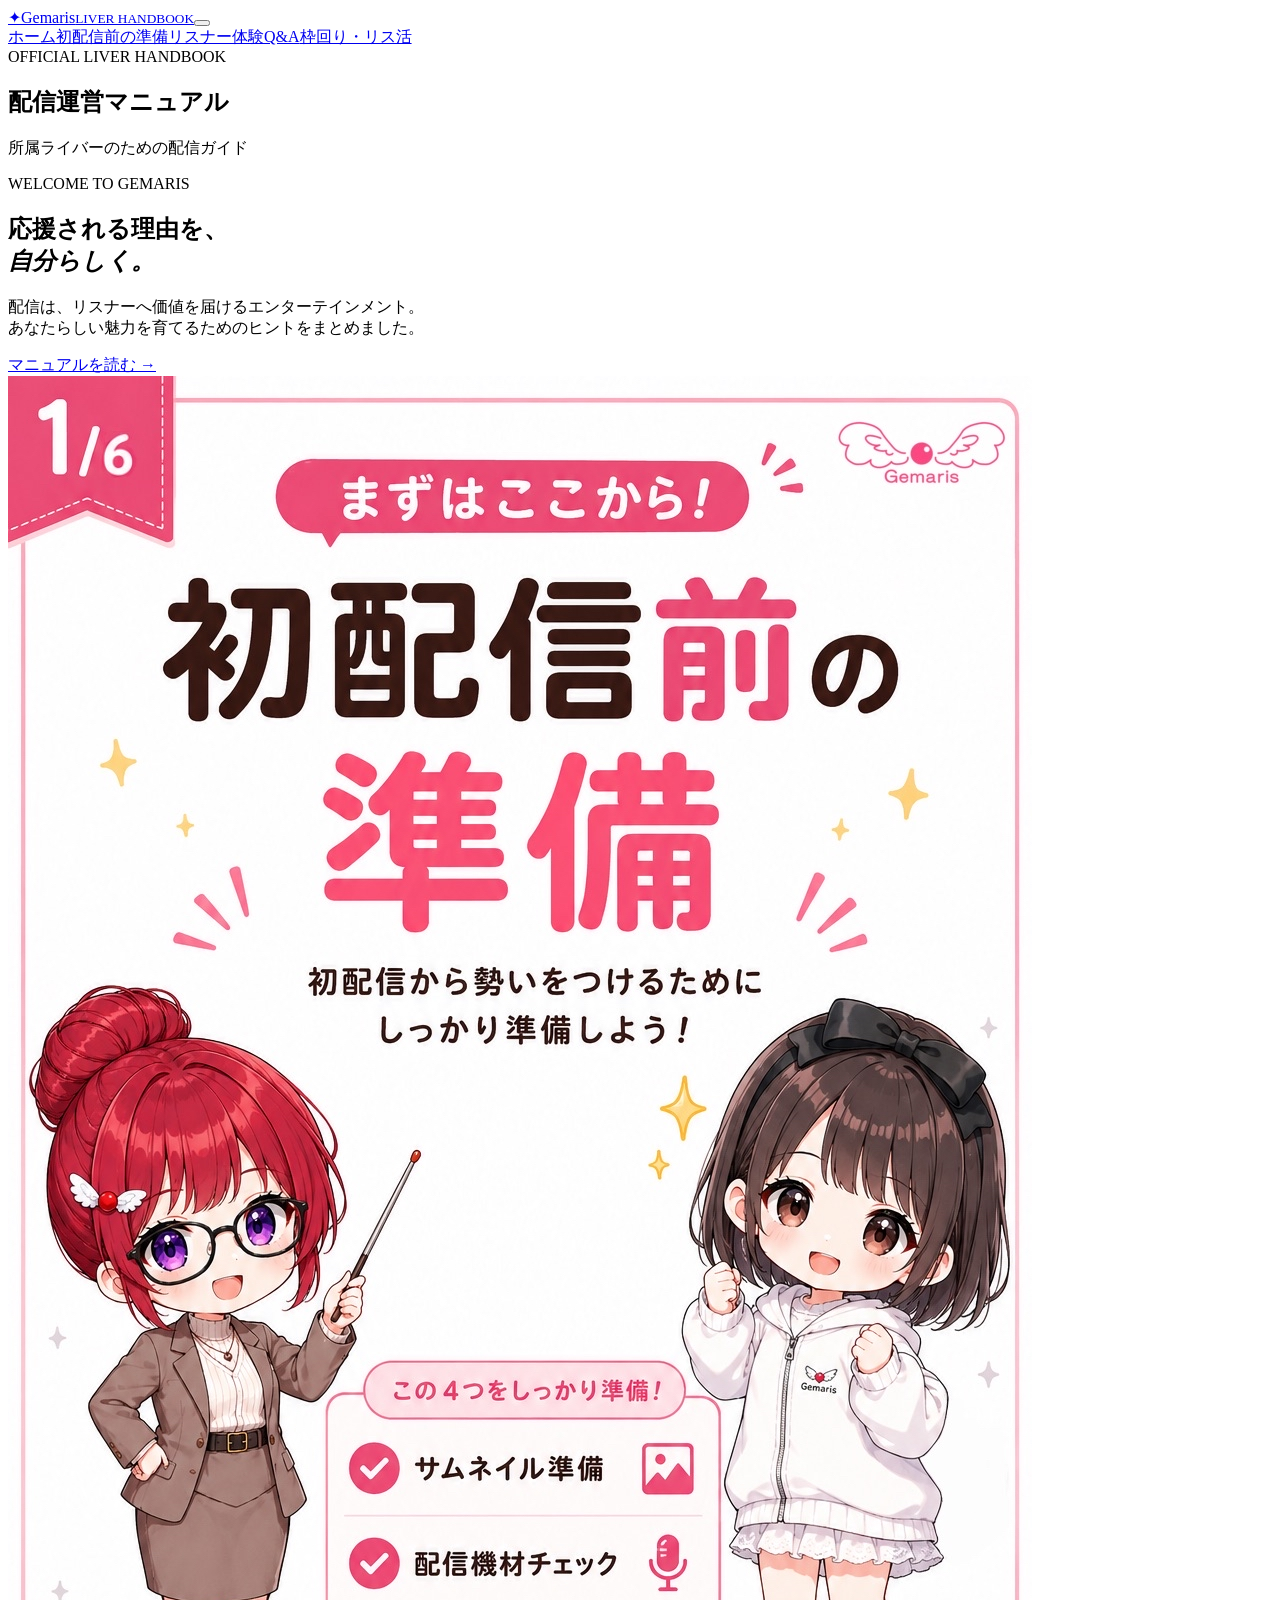
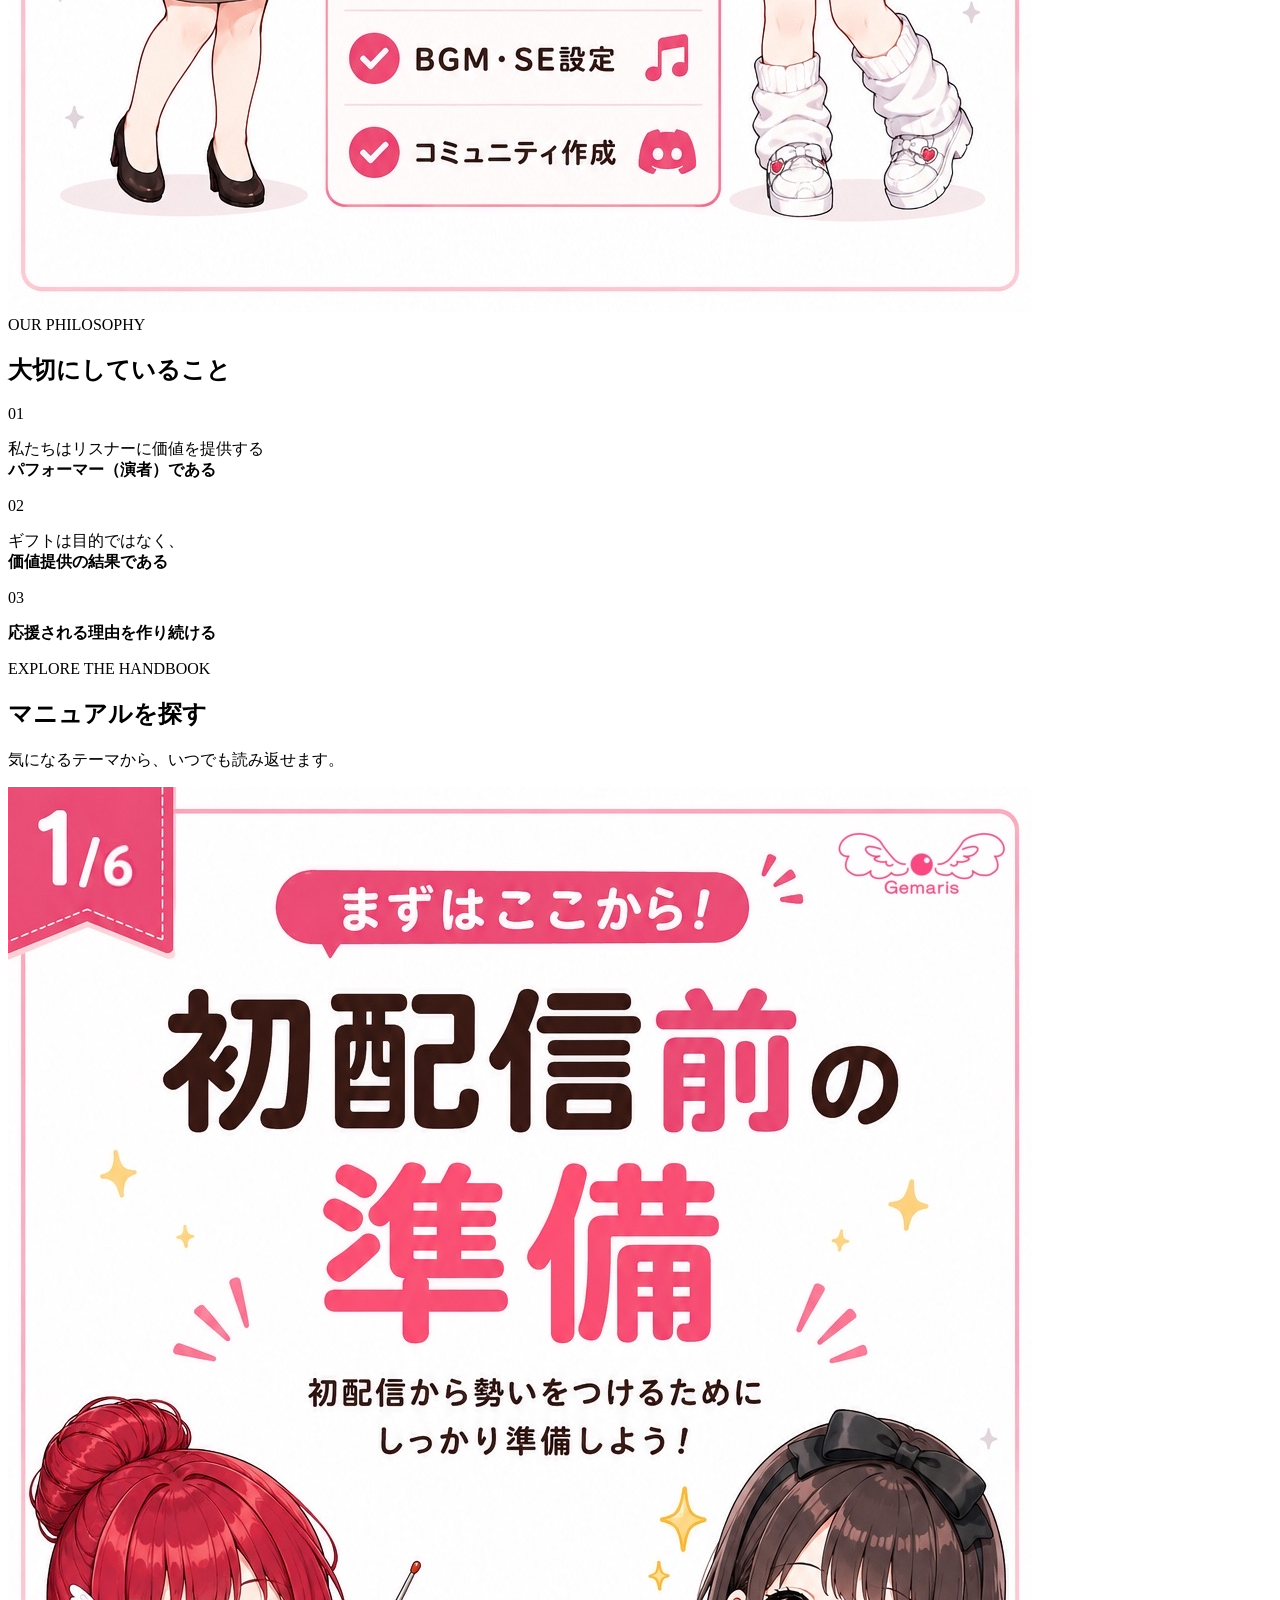
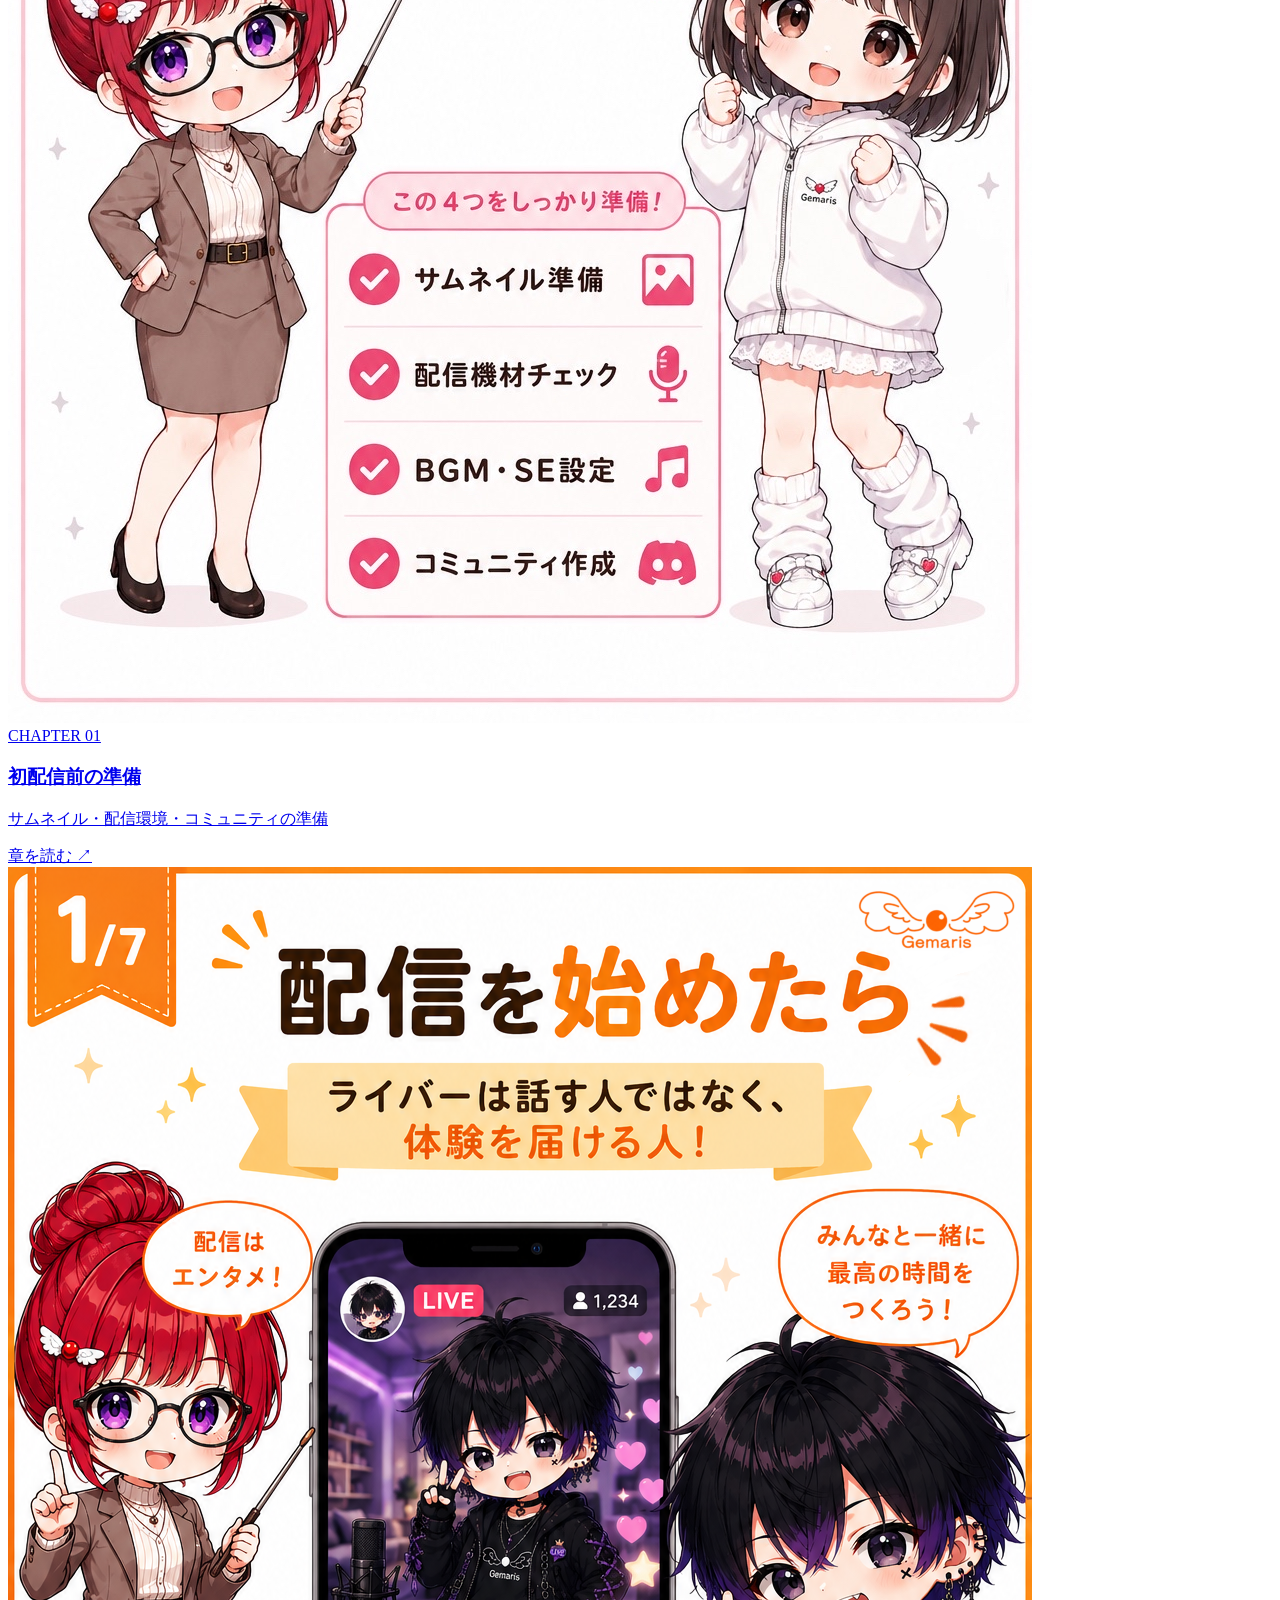
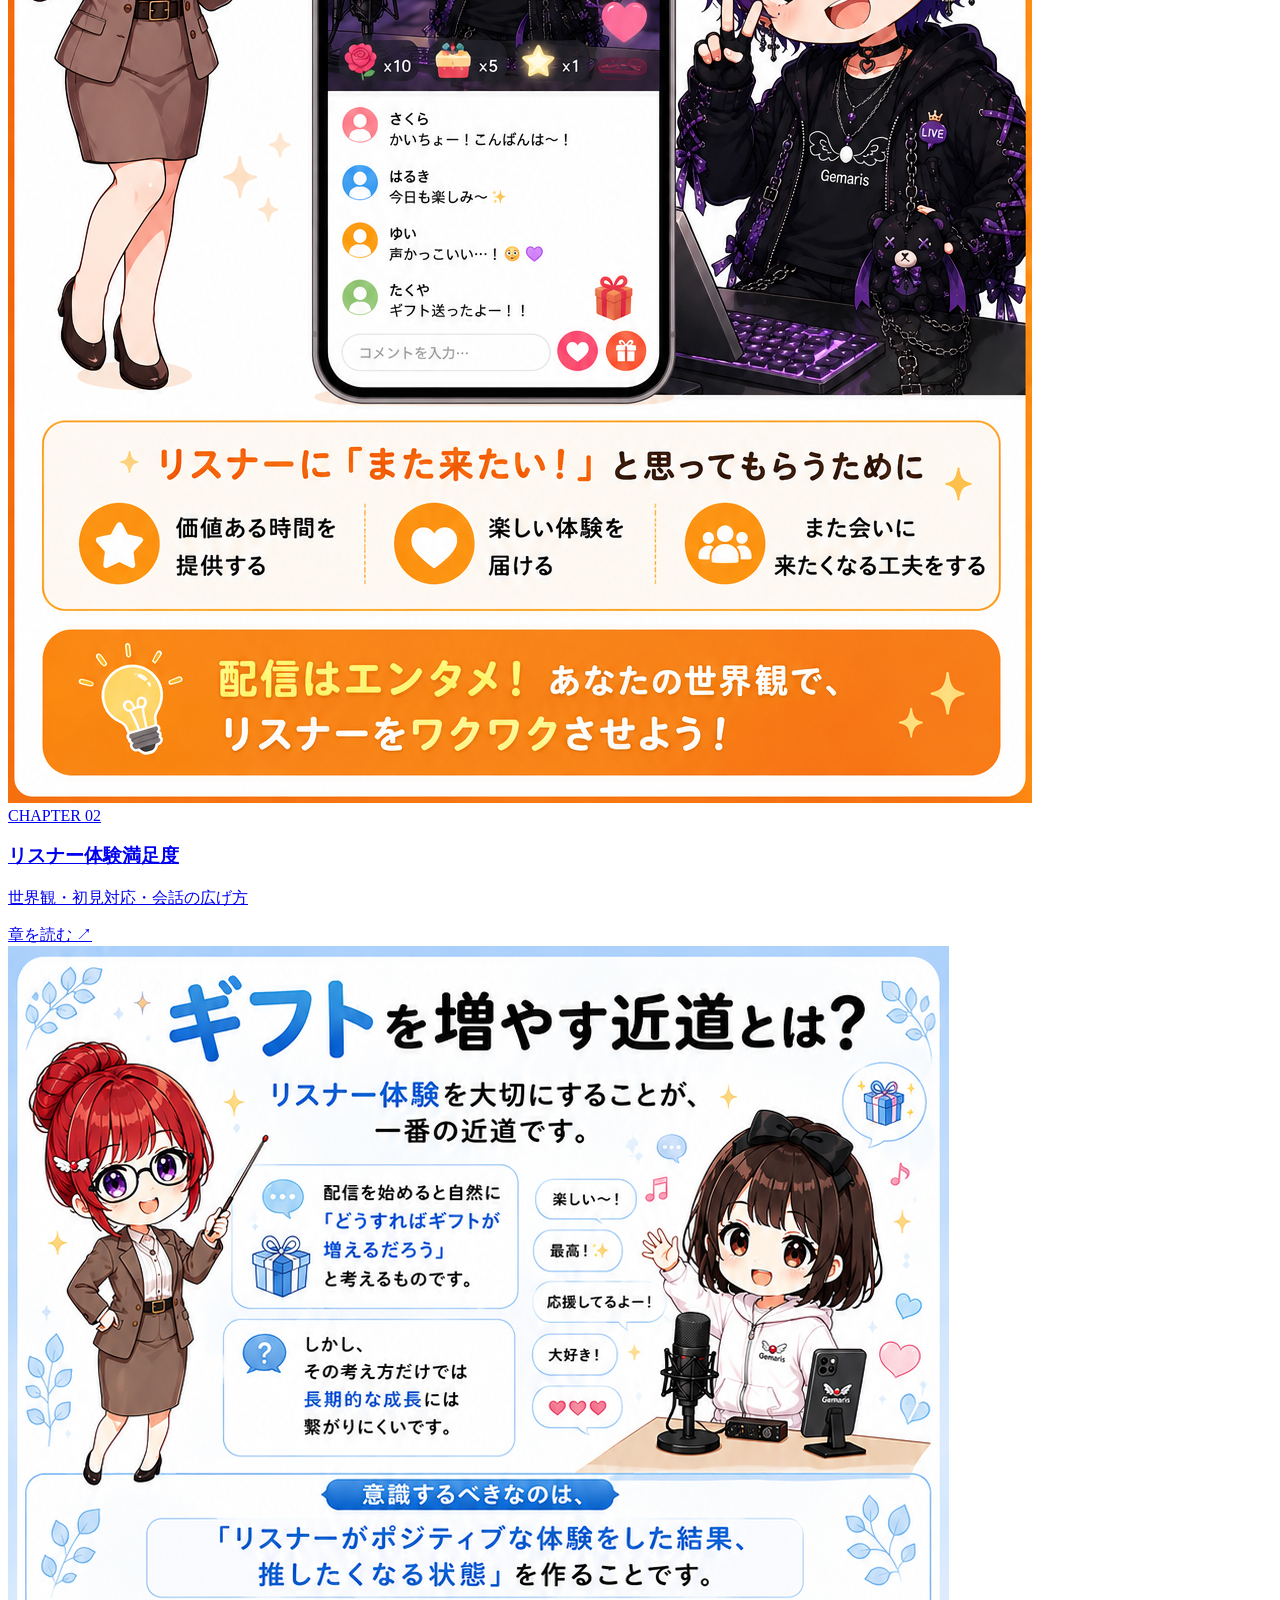
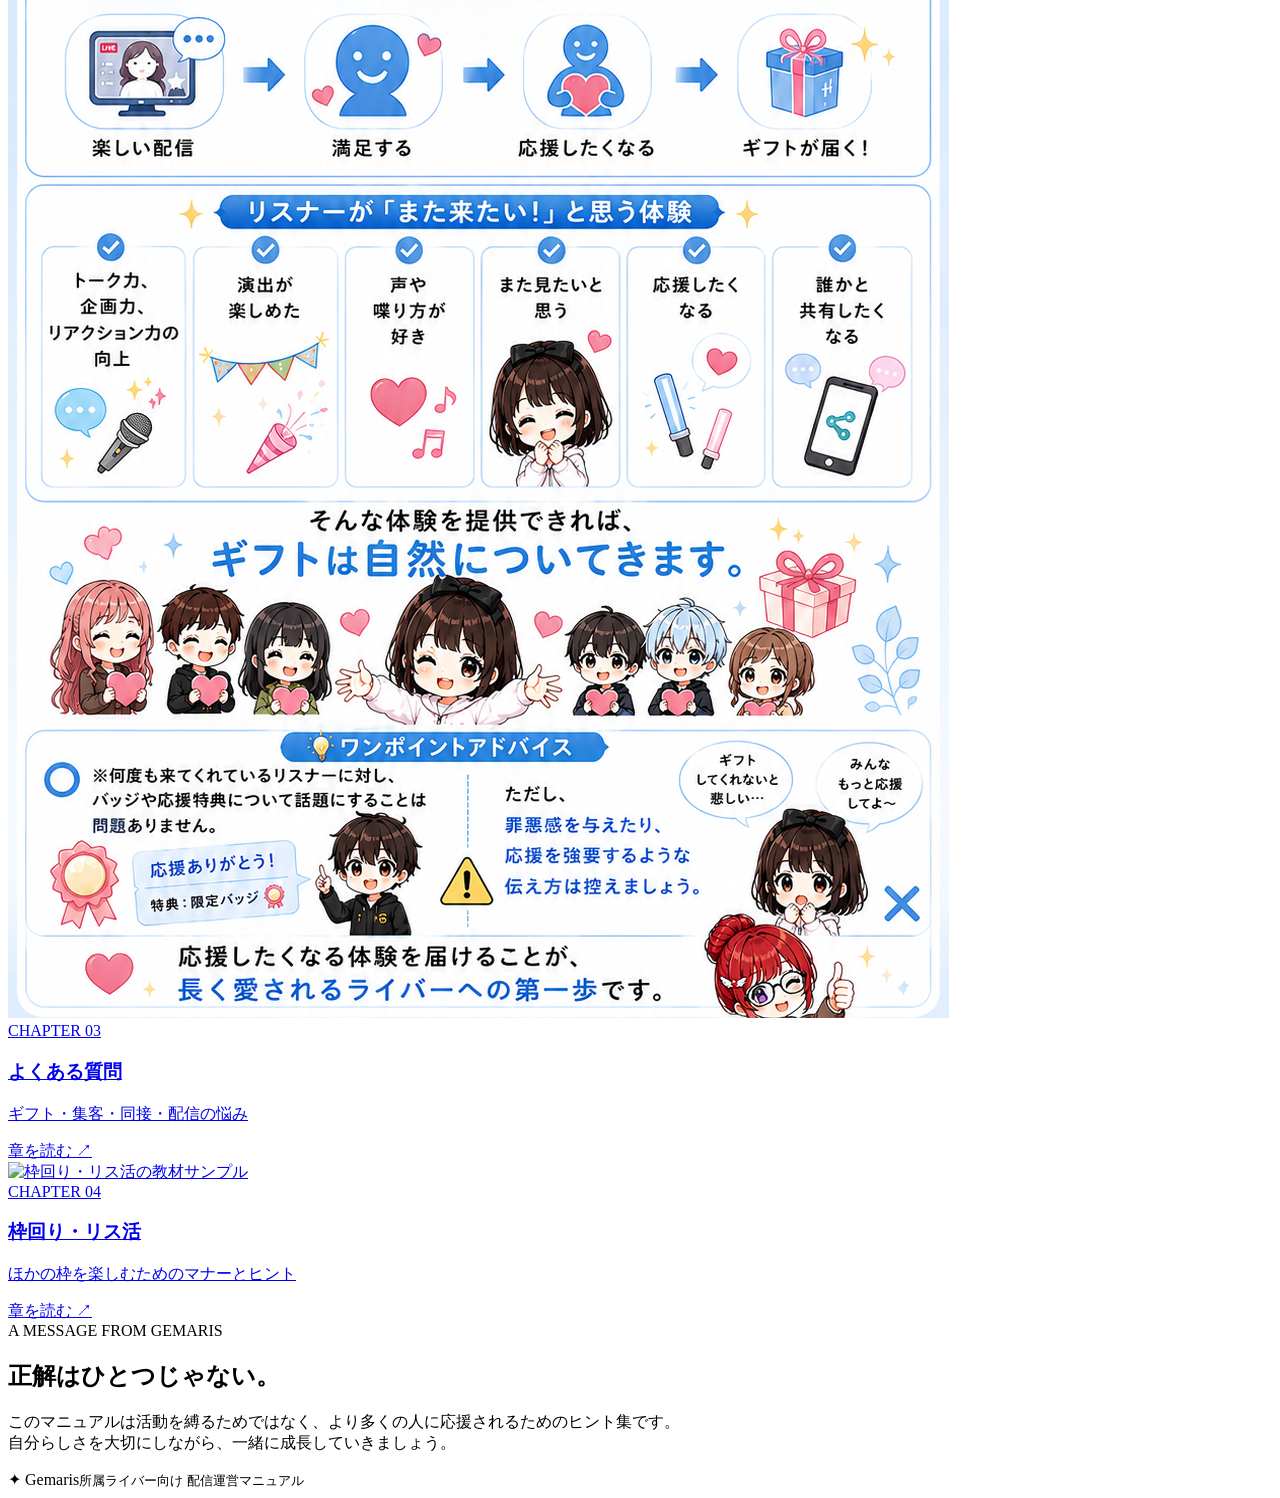
==== commit d25ff489: "Update index.html" ====
--- a/index.html
+++ b/index.html
@@ -1 +1 @@
-<!doctype html><html lang="ja"><head><meta charset="utf-8"><meta name="viewport" content="width=device-width,initial-scale=1"><meta name="theme-color" content="#fffafc"><title>配信運営マニュアル | Gemaris ライバーマニュアル</title><link rel="stylesheet" href="css/style.css"></head><body><header class="header"><div class="header-inner"><a class="brand" href="index.html"><span class="brand-symbol">✦</span><span>Gemaris<small>LIVER HANDBOOK</small></span></a><button class="menu-button" aria-label="メニューを開く" aria-expanded="false" aria-controls="site-nav"><span></span><span></span><span></span></button><nav id="site-nav" class="nav"><a href="index.html" class="current">ホーム</a><a href="preparation.html" class="">初配信前の準備</a><a href="listener-experience.html" class="">リスナー体験</a><a href="qa.html" class="">Q&A</a><a href="listener-activity.html" class="">枠回り・リス活</a></nav></div></header><main><section class="page-head"><div class="page-head-inner"><span class="eyebrow">OFFICIAL LIVER HANDBOOK</span><h1>配信運営マニュアル</h1><p>所属ライバーのための配信ガイド</p></div><div class="head-glow"></div></section><div class="content"><section class="welcome"><div class="welcome-text"><span class="eyebrow">WELCOME TO GEMARIS</span><h2>応援される理由を、<br><em>自分らしく。</em></h2><p>配信は、リスナーへ価値を届けるエンターテインメント。<br>あなたらしい魅力を育てるためのヒントをまとめました。</p><a class="primary-link" href="preparation.html">マニュアルを読む <span>→</span></a></div><div class="welcome-art"><img src="images/liverdebut01.png" alt="初配信前の準備のイラスト"></div></section><section class="intro-section"><div class="section-heading"><span class="eyebrow">OUR PHILOSOPHY</span><h2>大切にしていること</h2></div><div class="principles"><div><span>01</span><p>私たちはリスナーに価値を提供する<br><strong>パフォーマー（演者）である</strong></p></div><div><span>02</span><p>ギフトは目的ではなく、<br><strong>価値提供の結果である</strong></p></div><div><span>03</span><p><strong>応援される理由を作り続ける</strong></p></div></div></section><section class="chapters"><div class="section-heading"><span class="eyebrow">EXPLORE THE HANDBOOK</span><h2>マニュアルを探す</h2><p>気になるテーマから、いつでも読み返せます。</p></div><div class="chapter-grid"><a class="chapter-card pink" href="preparation.html"><div class="chapter-image"><img src="images/liverdebut01.png" alt="初配信前の準備の教材サンプル" loading="lazy"></div><div class="chapter-info"><span class="chapter-number">CHAPTER 01</span><h3>初配信前の準備</h3><p>サムネイル・配信環境・コミュニティの準備</p><span class="chapter-arrow">章を読む ↗</span></div></a><a class="chapter-card orange" href="listener-experience.html"><div class="chapter-image"><img src="images/listener01.png" alt="リスナー体験満足度の教材サンプル" loading="lazy"></div><div class="chapter-info"><span class="chapter-number">CHAPTER 02</span><h3>リスナー体験満足度</h3><p>世界観・初見対応・会話の広げ方</p><span class="chapter-arrow">章を読む ↗</span></div></a><a class="chapter-card blue" href="qa.html"><div class="chapter-image"><img src="images/qa01.png" alt="よくある質問の教材サンプル" loading="lazy"></div><div class="chapter-info"><span class="chapter-number">CHAPTER 03</span><h3>よくある質問</h3><p>ギフト・集客・同接・配信の悩み</p><span class="chapter-arrow">章を読む ↗</span></div></a><a class="chapter-card green" href="listener-activity.html"><div class="chapter-image"><img src="images/risukatu1.png" alt="枠回り・リス活の教材サンプル" loading="lazy"></div><div class="chapter-info"><span class="chapter-number">CHAPTER 04</span><h3>枠回り・リス活</h3><p>ほかの枠を楽しむためのマナーとヒント</p><span class="chapter-arrow">章を読む ↗</span></div></a></div></section><section class="closing"><span class="eyebrow">A MESSAGE FROM GEMARIS</span><h2>正解はひとつじゃない。</h2><p>このマニュアルは活動を縛るためではなく、より多くの人に応援されるためのヒント集です。<br>自分らしさを大切にしながら、一緒に成長していきましょう。</p></section></div></main><footer class="footer"><span>✦ Gemaris</span><small>所属ライバー向け 配信運営マニュアル</small></footer><dialog id="lightbox" class="lightbox" aria-label="画像を拡大表示"><button class="close-lightbox" aria-label="閉じる">×</button><img alt=""><p>タップまたはEscキーで閉じる</p></dialog><script src="js/site.js" defer></script></body></html>+<!doctype html><html lang="ja"><head><meta charset="utf-8"><meta name="viewport" content="width=device-width,initial-scale=1"><meta name="theme-color" content="#fffafc"><title>配信運営マニュアル | Gemaris ライバーマニュアル</title><link rel="stylesheet" href="CSS/style.css"></head><body><header class="header"><div class="header-inner"><a class="brand" href="index.html"><span class="brand-symbol">✦</span><span>Gemaris<small>LIVER HANDBOOK</small></span></a><button class="menu-button" aria-label="メニューを開く" aria-expanded="false" aria-controls="site-nav"><span></span><span></span><span></span></button><nav id="site-nav" class="nav"><a href="index.html" class="current">ホーム</a><a href="preparation.html" class="">初配信前の準備</a><a href="listener-experience.html" class="">リスナー体験</a><a href="qa.html" class="">Q&A</a><a href="listener-activity.html" class="">枠回り・リス活</a></nav></div></header><main><section class="page-head"><div class="page-head-inner"><span class="eyebrow">OFFICIAL LIVER HANDBOOK</span><h1>配信運営マニュアル</h1><p>所属ライバーのための配信ガイド</p></div><div class="head-glow"></div></section><div class="content"><section class="welcome"><div class="welcome-text"><span class="eyebrow">WELCOME TO GEMARIS</span><h2>応援される理由を、<br><em>自分らしく。</em></h2><p>配信は、リスナーへ価値を届けるエンターテインメント。<br>あなたらしい魅力を育てるためのヒントをまとめました。</p><a class="primary-link" href="preparation.html">マニュアルを読む <span>→</span></a></div><div class="welcome-art"><img src="images/liverdebut01.png" alt="初配信前の準備のイラスト"></div></section><section class="intro-section"><div class="section-heading"><span class="eyebrow">OUR PHILOSOPHY</span><h2>大切にしていること</h2></div><div class="principles"><div><span>01</span><p>私たちはリスナーに価値を提供する<br><strong>パフォーマー（演者）である</strong></p></div><div><span>02</span><p>ギフトは目的ではなく、<br><strong>価値提供の結果である</strong></p></div><div><span>03</span><p><strong>応援される理由を作り続ける</strong></p></div></div></section><section class="chapters"><div class="section-heading"><span class="eyebrow">EXPLORE THE HANDBOOK</span><h2>マニュアルを探す</h2><p>気になるテーマから、いつでも読み返せます。</p></div><div class="chapter-grid"><a class="chapter-card pink" href="preparation.html"><div class="chapter-image"><img src="images/liverdebut01.png" alt="初配信前の準備の教材サンプル" loading="lazy"></div><div class="chapter-info"><span class="chapter-number">CHAPTER 01</span><h3>初配信前の準備</h3><p>サムネイル・配信環境・コミュニティの準備</p><span class="chapter-arrow">章を読む ↗</span></div></a><a class="chapter-card orange" href="listener-experience.html"><div class="chapter-image"><img src="images/listener01.png" alt="リスナー体験満足度の教材サンプル" loading="lazy"></div><div class="chapter-info"><span class="chapter-number">CHAPTER 02</span><h3>リスナー体験満足度</h3><p>世界観・初見対応・会話の広げ方</p><span class="chapter-arrow">章を読む ↗</span></div></a><a class="chapter-card blue" href="qa.html"><div class="chapter-image"><img src="images/qa01.png" alt="よくある質問の教材サンプル" loading="lazy"></div><div class="chapter-info"><span class="chapter-number">CHAPTER 03</span><h3>よくある質問</h3><p>ギフト・集客・同接・配信の悩み</p><span class="chapter-arrow">章を読む ↗</span></div></a><a class="chapter-card green" href="listener-activity.html"><div class="chapter-image"><img src="images/risukatu1.png" alt="枠回り・リス活の教材サンプル" loading="lazy"></div><div class="chapter-info"><span class="chapter-number">CHAPTER 04</span><h3>枠回り・リス活</h3><p>ほかの枠を楽しむためのマナーとヒント</p><span class="chapter-arrow">章を読む ↗</span></div></a></div></section><section class="closing"><span class="eyebrow">A MESSAGE FROM GEMARIS</span><h2>正解はひとつじゃない。</h2><p>このマニュアルは活動を縛るためではなく、より多くの人に応援されるためのヒント集です。<br>自分らしさを大切にしながら、一緒に成長していきましょう。</p></section></div></main><footer class="footer"><span>✦ Gemaris</span><small>所属ライバー向け 配信運営マニュアル</small></footer><dialog id="lightbox" class="lightbox" aria-label="画像を拡大表示"><button class="close-lightbox" aria-label="閉じる">×</button><img alt=""><p>タップまたはEscキーで閉じる</p></dialog><script src="js/site.js" defer></script></body></html>
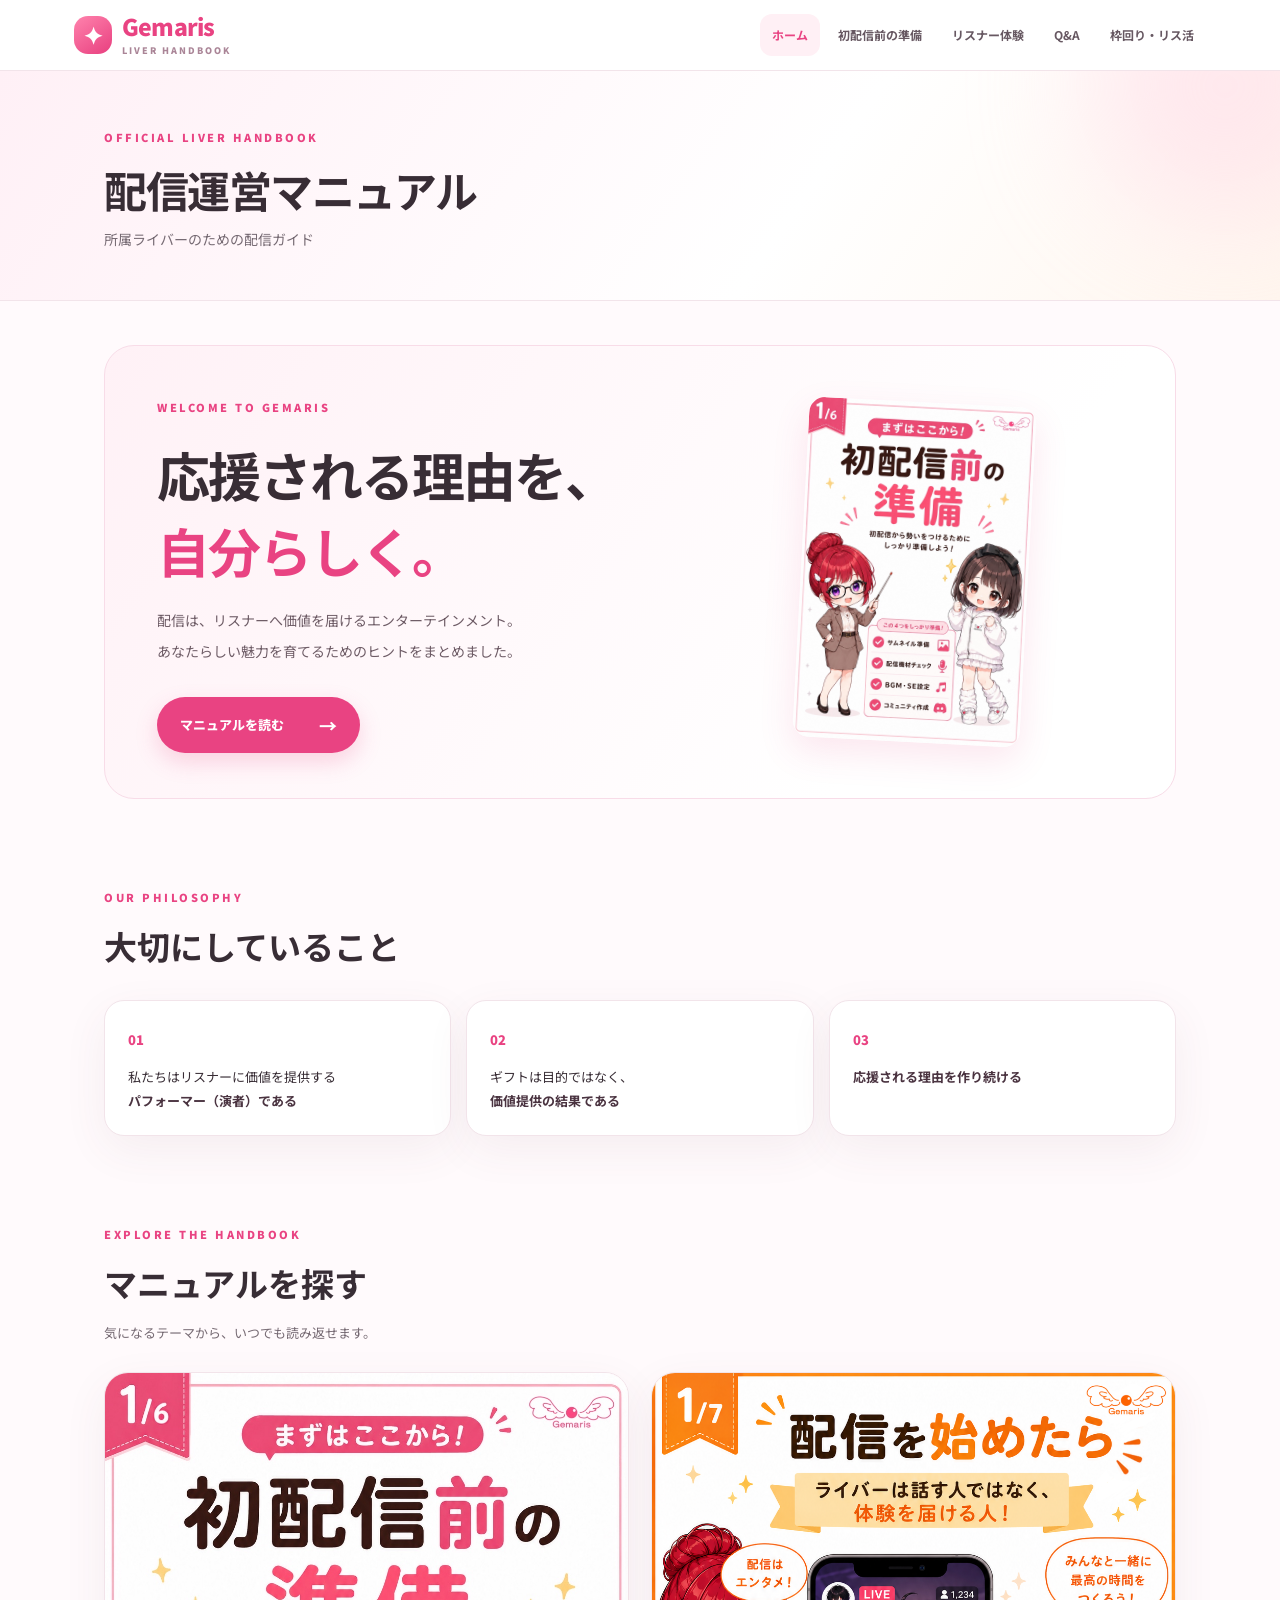
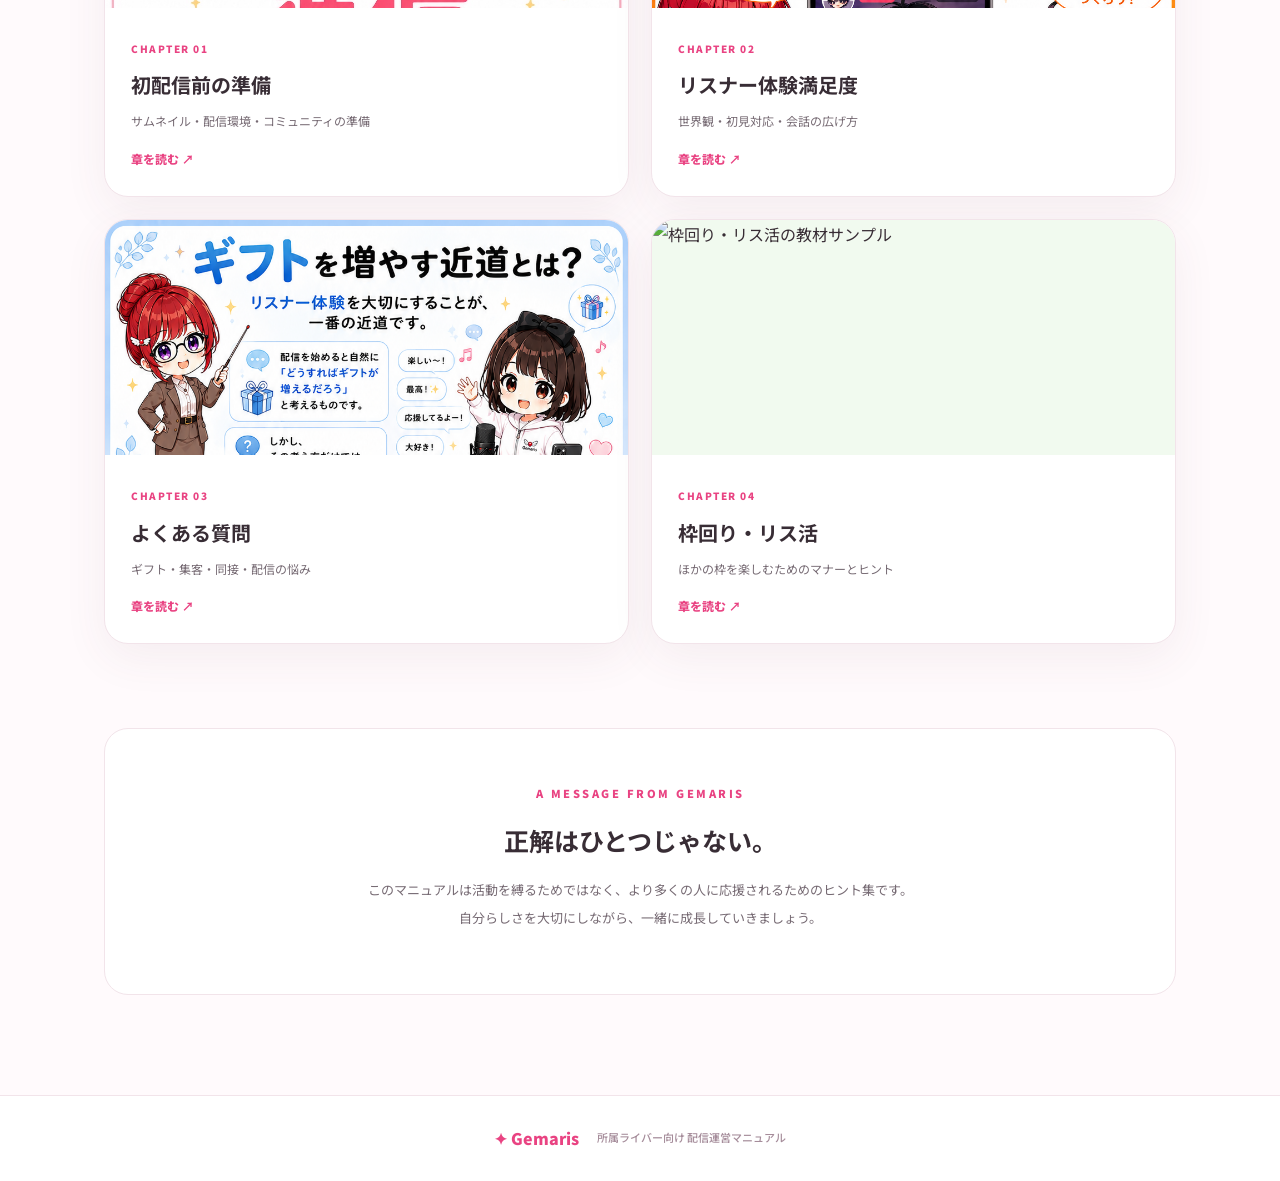
==== commit 1ae1c643: "Update index.html" ====
--- a/index.html
+++ b/index.html
@@ -1 +1 @@
-<!doctype html><html lang="ja"><head><meta charset="utf-8"><meta name="viewport" content="width=device-width,initial-scale=1"><meta name="theme-color" content="#fffafc"><title>配信運営マニュアル | Gemaris ライバーマニュアル</title><link rel="stylesheet" href="CSS/style.css"></head><body><header class="header"><div class="header-inner"><a class="brand" href="index.html"><span class="brand-symbol">✦</span><span>Gemaris<small>LIVER HANDBOOK</small></span></a><button class="menu-button" aria-label="メニューを開く" aria-expanded="false" aria-controls="site-nav"><span></span><span></span><span></span></button><nav id="site-nav" class="nav"><a href="index.html" class="current">ホーム</a><a href="preparation.html" class="">初配信前の準備</a><a href="listener-experience.html" class="">リスナー体験</a><a href="qa.html" class="">Q&A</a><a href="listener-activity.html" class="">枠回り・リス活</a></nav></div></header><main><section class="page-head"><div class="page-head-inner"><span class="eyebrow">OFFICIAL LIVER HANDBOOK</span><h1>配信運営マニュアル</h1><p>所属ライバーのための配信ガイド</p></div><div class="head-glow"></div></section><div class="content"><section class="welcome"><div class="welcome-text"><span class="eyebrow">WELCOME TO GEMARIS</span><h2>応援される理由を、<br><em>自分らしく。</em></h2><p>配信は、リスナーへ価値を届けるエンターテインメント。<br>あなたらしい魅力を育てるためのヒントをまとめました。</p><a class="primary-link" href="preparation.html">マニュアルを読む <span>→</span></a></div><div class="welcome-art"><img src="images/liverdebut01.png" alt="初配信前の準備のイラスト"></div></section><section class="intro-section"><div class="section-heading"><span class="eyebrow">OUR PHILOSOPHY</span><h2>大切にしていること</h2></div><div class="principles"><div><span>01</span><p>私たちはリスナーに価値を提供する<br><strong>パフォーマー（演者）である</strong></p></div><div><span>02</span><p>ギフトは目的ではなく、<br><strong>価値提供の結果である</strong></p></div><div><span>03</span><p><strong>応援される理由を作り続ける</strong></p></div></div></section><section class="chapters"><div class="section-heading"><span class="eyebrow">EXPLORE THE HANDBOOK</span><h2>マニュアルを探す</h2><p>気になるテーマから、いつでも読み返せます。</p></div><div class="chapter-grid"><a class="chapter-card pink" href="preparation.html"><div class="chapter-image"><img src="images/liverdebut01.png" alt="初配信前の準備の教材サンプル" loading="lazy"></div><div class="chapter-info"><span class="chapter-number">CHAPTER 01</span><h3>初配信前の準備</h3><p>サムネイル・配信環境・コミュニティの準備</p><span class="chapter-arrow">章を読む ↗</span></div></a><a class="chapter-card orange" href="listener-experience.html"><div class="chapter-image"><img src="images/listener01.png" alt="リスナー体験満足度の教材サンプル" loading="lazy"></div><div class="chapter-info"><span class="chapter-number">CHAPTER 02</span><h3>リスナー体験満足度</h3><p>世界観・初見対応・会話の広げ方</p><span class="chapter-arrow">章を読む ↗</span></div></a><a class="chapter-card blue" href="qa.html"><div class="chapter-image"><img src="images/qa01.png" alt="よくある質問の教材サンプル" loading="lazy"></div><div class="chapter-info"><span class="chapter-number">CHAPTER 03</span><h3>よくある質問</h3><p>ギフト・集客・同接・配信の悩み</p><span class="chapter-arrow">章を読む ↗</span></div></a><a class="chapter-card green" href="listener-activity.html"><div class="chapter-image"><img src="images/risukatu1.png" alt="枠回り・リス活の教材サンプル" loading="lazy"></div><div class="chapter-info"><span class="chapter-number">CHAPTER 04</span><h3>枠回り・リス活</h3><p>ほかの枠を楽しむためのマナーとヒント</p><span class="chapter-arrow">章を読む ↗</span></div></a></div></section><section class="closing"><span class="eyebrow">A MESSAGE FROM GEMARIS</span><h2>正解はひとつじゃない。</h2><p>このマニュアルは活動を縛るためではなく、より多くの人に応援されるためのヒント集です。<br>自分らしさを大切にしながら、一緒に成長していきましょう。</p></section></div></main><footer class="footer"><span>✦ Gemaris</span><small>所属ライバー向け 配信運営マニュアル</small></footer><dialog id="lightbox" class="lightbox" aria-label="画像を拡大表示"><button class="close-lightbox" aria-label="閉じる">×</button><img alt=""><p>タップまたはEscキーで閉じる</p></dialog><script src="js/site.js" defer></script></body></html>
+<!doctype html><html lang="ja"><head><meta charset="utf-8"><meta name="viewport" content="width=device-width,initial-scale=1"><meta name="theme-color" content="#fffafc"><title>配信運営マニュアル | Gemaris ライバーマニュアル</title><link rel="stylesheet" href="css/style.css"></head><body><header class="header"><div class="header-inner"><a class="brand" href="index.html"><span class="brand-symbol">✦</span><span>Gemaris<small>LIVER HANDBOOK</small></span></a><button class="menu-button" aria-label="メニューを開く" aria-expanded="false" aria-controls="site-nav"><span></span><span></span><span></span></button><nav id="site-nav" class="nav"><a href="index.html" class="current">ホーム</a><a href="preparation.html" class="">初配信前の準備</a><a href="listener-experience.html" class="">リスナー体験</a><a href="qa.html" class="">Q&A</a><a href="listener-activity.html" class="">枠回り・リス活</a></nav></div></header><main><section class="page-head"><div class="page-head-inner"><span class="eyebrow">OFFICIAL LIVER HANDBOOK</span><h1>配信運営マニュアル</h1><p>所属ライバーのための配信ガイド</p></div><div class="head-glow"></div></section><div class="content"><section class="welcome"><div class="welcome-text"><span class="eyebrow">WELCOME TO GEMARIS</span><h2>応援される理由を、<br><em>自分らしく。</em></h2><p>配信は、リスナーへ価値を届けるエンターテインメント。<br>あなたらしい魅力を育てるためのヒントをまとめました。</p><a class="primary-link" href="preparation.html">マニュアルを読む <span>→</span></a></div><div class="welcome-art"><img src="images/liverdebut01.png" alt="初配信前の準備のイラスト"></div></section><section class="intro-section"><div class="section-heading"><span class="eyebrow">OUR PHILOSOPHY</span><h2>大切にしていること</h2></div><div class="principles"><div><span>01</span><p>私たちはリスナーに価値を提供する<br><strong>パフォーマー（演者）である</strong></p></div><div><span>02</span><p>ギフトは目的ではなく、<br><strong>価値提供の結果である</strong></p></div><div><span>03</span><p><strong>応援される理由を作り続ける</strong></p></div></div></section><section class="chapters"><div class="section-heading"><span class="eyebrow">EXPLORE THE HANDBOOK</span><h2>マニュアルを探す</h2><p>気になるテーマから、いつでも読み返せます。</p></div><div class="chapter-grid"><a class="chapter-card pink" href="preparation.html"><div class="chapter-image"><img src="images/liverdebut01.png" alt="初配信前の準備の教材サンプル" loading="lazy"></div><div class="chapter-info"><span class="chapter-number">CHAPTER 01</span><h3>初配信前の準備</h3><p>サムネイル・配信環境・コミュニティの準備</p><span class="chapter-arrow">章を読む ↗</span></div></a><a class="chapter-card orange" href="listener-experience.html"><div class="chapter-image"><img src="images/listener01.png" alt="リスナー体験満足度の教材サンプル" loading="lazy"></div><div class="chapter-info"><span class="chapter-number">CHAPTER 02</span><h3>リスナー体験満足度</h3><p>世界観・初見対応・会話の広げ方</p><span class="chapter-arrow">章を読む ↗</span></div></a><a class="chapter-card blue" href="qa.html"><div class="chapter-image"><img src="images/qa01.png" alt="よくある質問の教材サンプル" loading="lazy"></div><div class="chapter-info"><span class="chapter-number">CHAPTER 03</span><h3>よくある質問</h3><p>ギフト・集客・同接・配信の悩み</p><span class="chapter-arrow">章を読む ↗</span></div></a><a class="chapter-card green" href="listener-activity.html"><div class="chapter-image"><img src="images/risukatu1.png" alt="枠回り・リス活の教材サンプル" loading="lazy"></div><div class="chapter-info"><span class="chapter-number">CHAPTER 04</span><h3>枠回り・リス活</h3><p>ほかの枠を楽しむためのマナーとヒント</p><span class="chapter-arrow">章を読む ↗</span></div></a></div></section><section class="closing"><span class="eyebrow">A MESSAGE FROM GEMARIS</span><h2>正解はひとつじゃない。</h2><p>このマニュアルは活動を縛るためではなく、より多くの人に応援されるためのヒント集です。<br>自分らしさを大切にしながら、一緒に成長していきましょう。</p></section></div></main><footer class="footer"><span>✦ Gemaris</span><small>所属ライバー向け 配信運営マニュアル</small></footer><dialog id="lightbox" class="lightbox" aria-label="画像を拡大表示"><button class="close-lightbox" aria-label="閉じる">×</button><img alt=""><p>タップまたはEscキーで閉じる</p></dialog><script src="js/site.js" defer></script></body></html>
--- a/css/style.css
+++ b/css/style.css
@@ -0,0 +1,2 @@
+@import url('https://fonts.googleapis.com/css2?family=Noto+Sans+JP:wght@400;500;600;700;800;900&display=swap');
+:root{--ink:#382d35;--muted:#766a73;--pink:#e94382;--lightpink:#fff0f5;--border:#f2e4ea;--paper:#fff;--bg:#fffafc;--shadow:0 14px 45px rgba(109,53,81,.065)}*{box-sizing:border-box}html{scroll-behavior:smooth}body{margin:0;background:var(--bg);color:var(--ink);font-family:'Noto Sans JP','Yu Gothic',sans-serif;line-height:1.8}a{color:inherit;text-decoration:none}button{font:inherit}.header{position:sticky;top:0;z-index:20;background:rgba(255,255,255,.94);backdrop-filter:blur(16px);border-bottom:1px solid var(--border)}.header-inner{max-width:1180px;margin:auto;padding:14px 24px;display:flex;align-items:center;justify-content:space-between;gap:24px}.brand{display:flex;align-items:center;gap:10px;font-size:23px;font-weight:900;letter-spacing:-.8px;color:var(--pink);line-height:1.1}.brand small{display:block;font-size:9px;letter-spacing:2px;color:#aa8597;margin-top:6px}.brand-symbol{width:38px;height:38px;border-radius:14px;background:linear-gradient(145deg,#ff83ad,#e83f7f);color:white;display:grid;place-items:center;font-size:24px}.nav{display:flex;align-items:center;gap:6px}.nav a{font-size:12px;font-weight:700;padding:10px 12px;border-radius:12px;color:#675862;white-space:nowrap}.nav a:hover,.nav a.current{background:var(--lightpink);color:var(--pink)}.menu-button{display:none}.page-head{position:relative;overflow:hidden;background:linear-gradient(125deg,#fff0f6,#fff 62%,#fff6ee);border-bottom:1px solid var(--border)}.page-head-inner{max-width:1120px;margin:auto;padding:50px 24px 48px;position:relative;z-index:1}.eyebrow{font-size:11px;font-weight:900;letter-spacing:2.5px;color:var(--pink)}.page-head h1{font-size:clamp(27px,4vw,43px);letter-spacing:-1.5px;margin:10px 0 7px;line-height:1.4}.page-head p{margin:0;color:var(--muted);font-size:14px}.head-glow{position:absolute;width:270px;height:270px;border-radius:50%;background:#ffd6e5;filter:blur(60px);opacity:.5;right:-80px;top:-120px}.content{max-width:1120px;margin:auto;padding:44px 24px 100px}.welcome{display:grid;grid-template-columns:1.1fr .9fr;align-items:center;gap:40px;background:linear-gradient(125deg,#fff1f6,#fff 75%);border:1px solid #f8dce8;border-radius:30px;padding:45px 52px;overflow:hidden}.welcome h2{font-size:clamp(29px,4.3vw,53px);line-height:1.45;letter-spacing:-2px;margin:16px 0}.welcome h2 em{font-style:normal;color:var(--pink)}.welcome p{font-size:14px;color:#6e5c66;line-height:2.2}.welcome-art{height:340px;display:flex;align-items:center;justify-content:center;transform:rotate(3deg)}.welcome-art img{height:100%;width:auto;max-width:100%;object-fit:cover;object-position:top;border-radius:16px;box-shadow:0 14px 35px #e9438220}.primary-link{display:inline-flex;align-items:center;gap:35px;margin-top:16px;background:var(--pink);color:#fff;border-radius:999px;padding:12px 23px;font-weight:800;font-size:13px;box-shadow:0 9px 22px #e9438235}.primary-link span{font-size:18px}.intro-section,.chapters{margin-top:82px}.section-heading h2{font-size:clamp(24px,3vw,33px);margin:7px 0 8px}.section-heading p{font-size:13px;color:var(--muted);margin:0}.principles{display:grid;grid-template-columns:repeat(3,1fr);gap:15px;margin-top:24px}.principles>div{background:#fff;border:1px solid var(--border);border-radius:20px;padding:23px;box-shadow:var(--shadow)}.principles span{color:var(--pink);font-size:13px;font-weight:900}.principles p{font-size:13px;margin:12px 0 0}.principles strong{color:#4a3340}.chapter-grid{display:grid;grid-template-columns:repeat(2,1fr);gap:22px;margin-top:27px}.chapter-card{background:#fff;border:1px solid var(--border);border-radius:24px;overflow:hidden;box-shadow:var(--shadow);transition:transform .2s,box-shadow .2s}.chapter-card:hover{transform:translateY(-4px);box-shadow:0 22px 45px #8c47601c}.chapter-image{height:235px;background:#fff0f5;display:flex;justify-content:center;overflow:hidden}.chapter-card.orange .chapter-image{background:#fff4e9}.chapter-card.blue .chapter-image{background:#eff7ff}.chapter-card.green .chapter-image{background:#f1faef}.chapter-image img{width:100%;height:100%;object-fit:cover;object-position:top}.chapter-info{padding:24px 26px}.chapter-number{font-size:10px;font-weight:900;letter-spacing:1.5px;color:var(--pink)}.chapter-info h3{font-size:20px;margin:7px 0}.chapter-info p{font-size:12px;color:var(--muted);margin:0}.chapter-arrow{display:inline-block;margin-top:16px;color:var(--pink);font-size:12px;font-weight:800}.closing{text-align:center;margin-top:84px;padding:48px 25px;background:#fff;border:1px solid var(--border);border-radius:24px}.closing h2{font-size:25px;margin:12px 0}.closing p{font-size:13px;color:var(--muted);line-height:2.2}.gallery{max-width:790px;margin:auto;display:grid;gap:30px}.manual-card{background:#fff;border:1px solid var(--border);border-radius:22px;overflow:hidden;box-shadow:var(--shadow)}.manual-card-head{display:flex;align-items:center;gap:14px;padding:16px 22px;border-bottom:1px solid var(--border)}.page-count{font-size:11px;font-weight:900;color:var(--pink);background:#fff0f5;padding:5px 9px;border-radius:9px;white-space:nowrap}.manual-card-head h2{font-size:14px;margin:0;flex:1}.zoom-hint{font-size:11px;color:#ad8598;white-space:nowrap}.image-open{display:block;width:100%;padding:0;border:0;background:#fff;cursor:zoom-in;text-align:center}.image-open img{display:block;width:100%;height:auto}.image-missing{display:none;padding:65px 20px;color:#967e8b;font-size:14px}.image-missing small{font-size:11px}.missing-image .image-missing{display:block}.missing-image .image-open img{display:none}.pager{max-width:790px;margin:38px auto 0;display:flex;justify-content:space-between;gap:15px}.pager a{padding:12px 20px;border:1px solid #f3cddd;border-radius:14px;color:var(--pink);background:#fff;font-size:13px;font-weight:800}.pager a:hover{background:#fff0f5}.notice{background:#fff6ed;border:1px solid #ffe4c9;border-radius:16px;padding:15px 20px;margin-bottom:24px;font-size:12px}.notice strong{color:#b46a23}.notice p{margin:4px 0 0;color:#775d47}.qa-list{max-width:850px;margin:auto;display:grid;gap:13px}.qa-item{background:#fff;border:1px solid var(--border);border-radius:17px;overflow:hidden;box-shadow:var(--shadow)}.qa-item summary{cursor:pointer;display:flex;align-items:center;gap:15px;padding:19px 22px;font-weight:800;font-size:14px;list-style:none}.qa-item summary::-webkit-details-marker{display:none}.qa-num{color:var(--pink);font-size:12px;white-space:nowrap}.qa-plus{margin-left:auto;color:var(--pink);font-size:21px;font-weight:400}.qa-item[open] .qa-plus{transform:rotate(45deg)}.qa-answer{border-top:1px solid var(--border);padding:16px}.qa-answer .image-open{max-width:720px;margin:auto}.footer{border-top:1px solid var(--border);padding:28px 24px;display:flex;align-items:center;justify-content:center;gap:18px;background:#fff;color:var(--pink);font-weight:900}.footer small{color:#a58c9a;font-size:11px;font-weight:500}.lightbox{position:fixed;inset:0;border:0;padding:45px 12px 20px;background:transparent;max-width:100vw;max-height:100vh;overflow:auto;text-align:center}.lightbox::backdrop{background:rgba(28,20,26,.88)}.lightbox img{max-width:min(100%,1000px);height:auto;display:block;margin:auto;border-radius:8px}.lightbox p{color:white;font-size:12px}.close-lightbox{position:fixed;right:20px;top:14px;border:0;border-radius:50%;width:39px;height:39px;font-size:27px;background:#fff;color:#333;cursor:pointer;z-index:2}@media(max-width:850px){.menu-button{display:flex;flex-direction:column;gap:5px;background:#fff0f5;border:0;border-radius:12px;padding:12px;cursor:pointer}.menu-button span{width:22px;height:2px;background:var(--pink);border-radius:2px}.nav{display:none;position:absolute;top:100%;left:0;right:0;background:#fff;padding:14px 20px 22px;border-bottom:1px solid var(--border);box-shadow:0 15px 20px #39243312;flex-direction:column;align-items:stretch}.nav.open{display:flex}.nav a{font-size:14px}.welcome{grid-template-columns:1fr;gap:24px;padding:32px}.welcome-art{height:260px;transform:none}.principles{grid-template-columns:1fr}.chapter-grid{grid-template-columns:1fr}.content{padding:30px 16px 65px}.page-head-inner{padding:34px 20px}.intro-section,.chapters{margin-top:60px}.manual-card-head{padding:12px 13px;gap:8px}.manual-card-head h2{font-size:12px}.zoom-hint{font-size:10px}.pager a{font-size:11px;padding:10px 12px}.footer{flex-direction:column;gap:4px}.qa-item summary{font-size:12px;padding:16px 13px}}@media(prefers-reduced-motion:reduce){*{scroll-behavior:auto!important;transition:none!important}}
